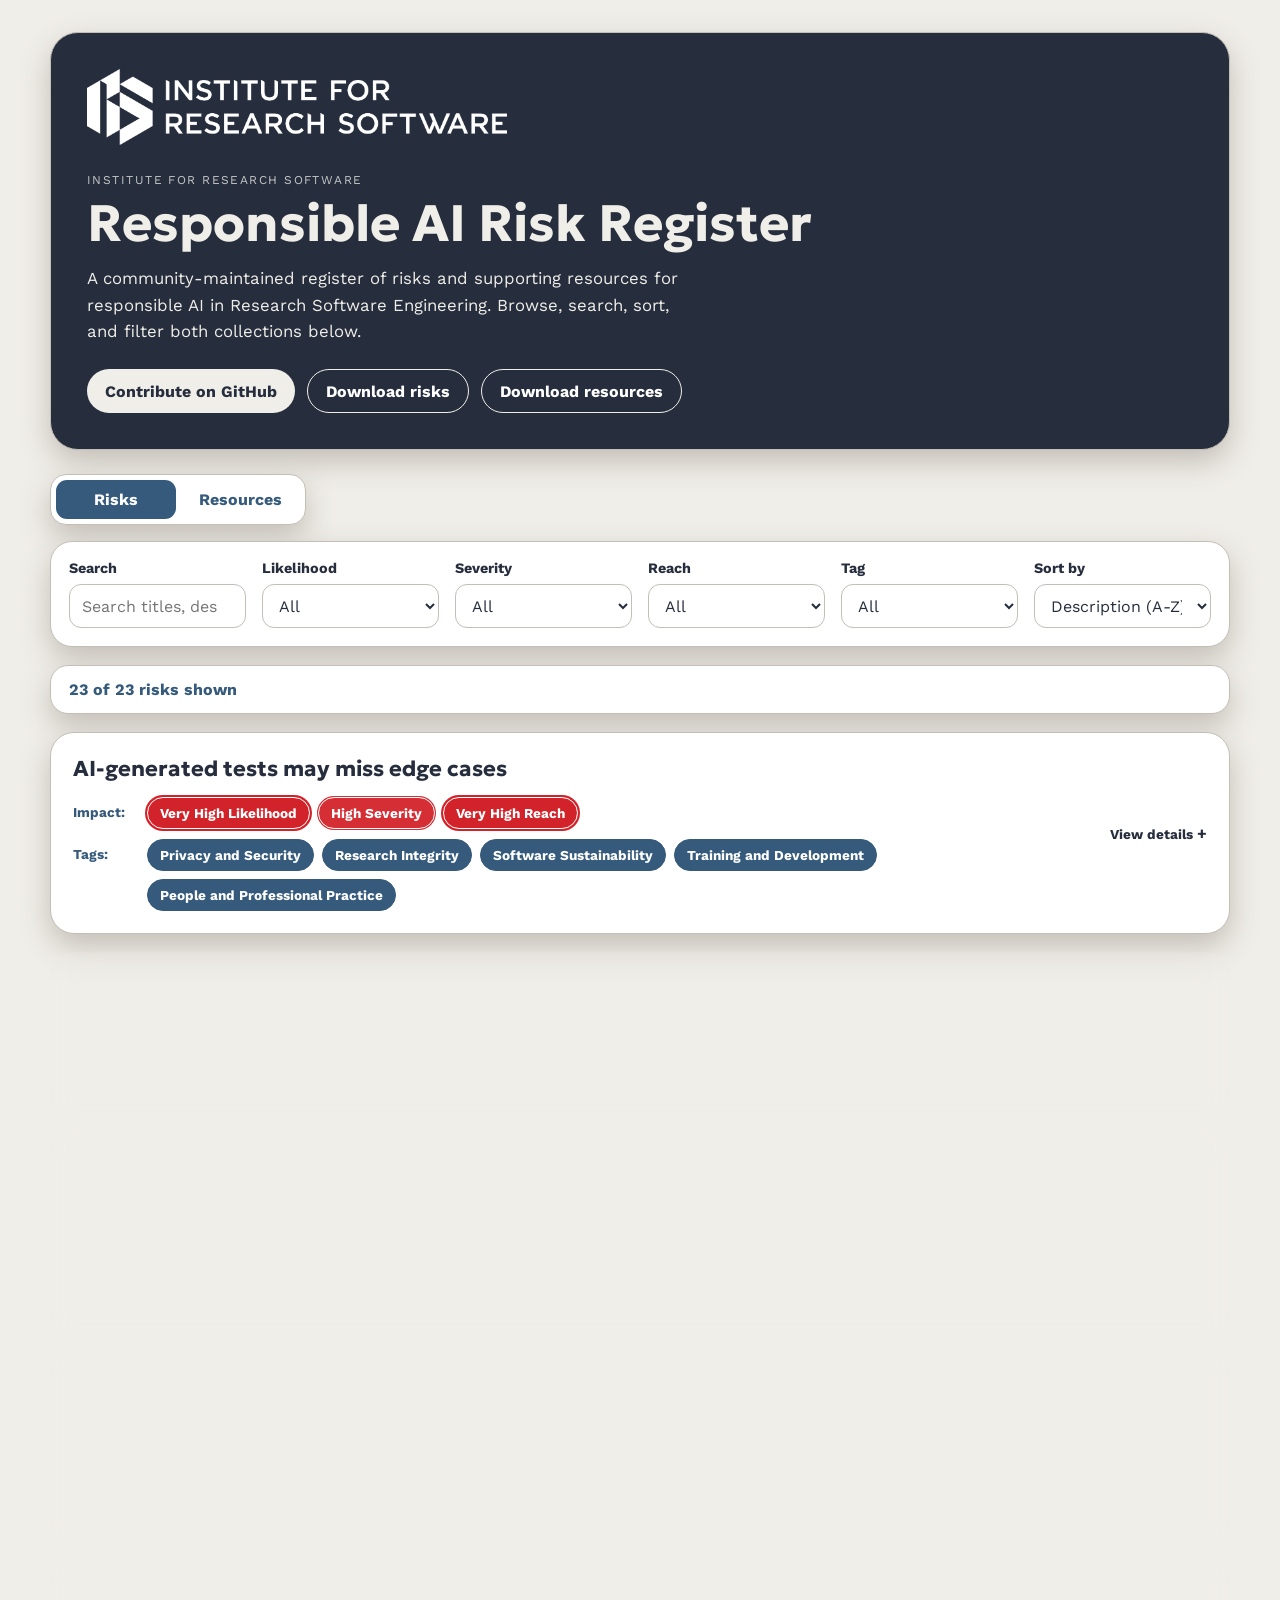
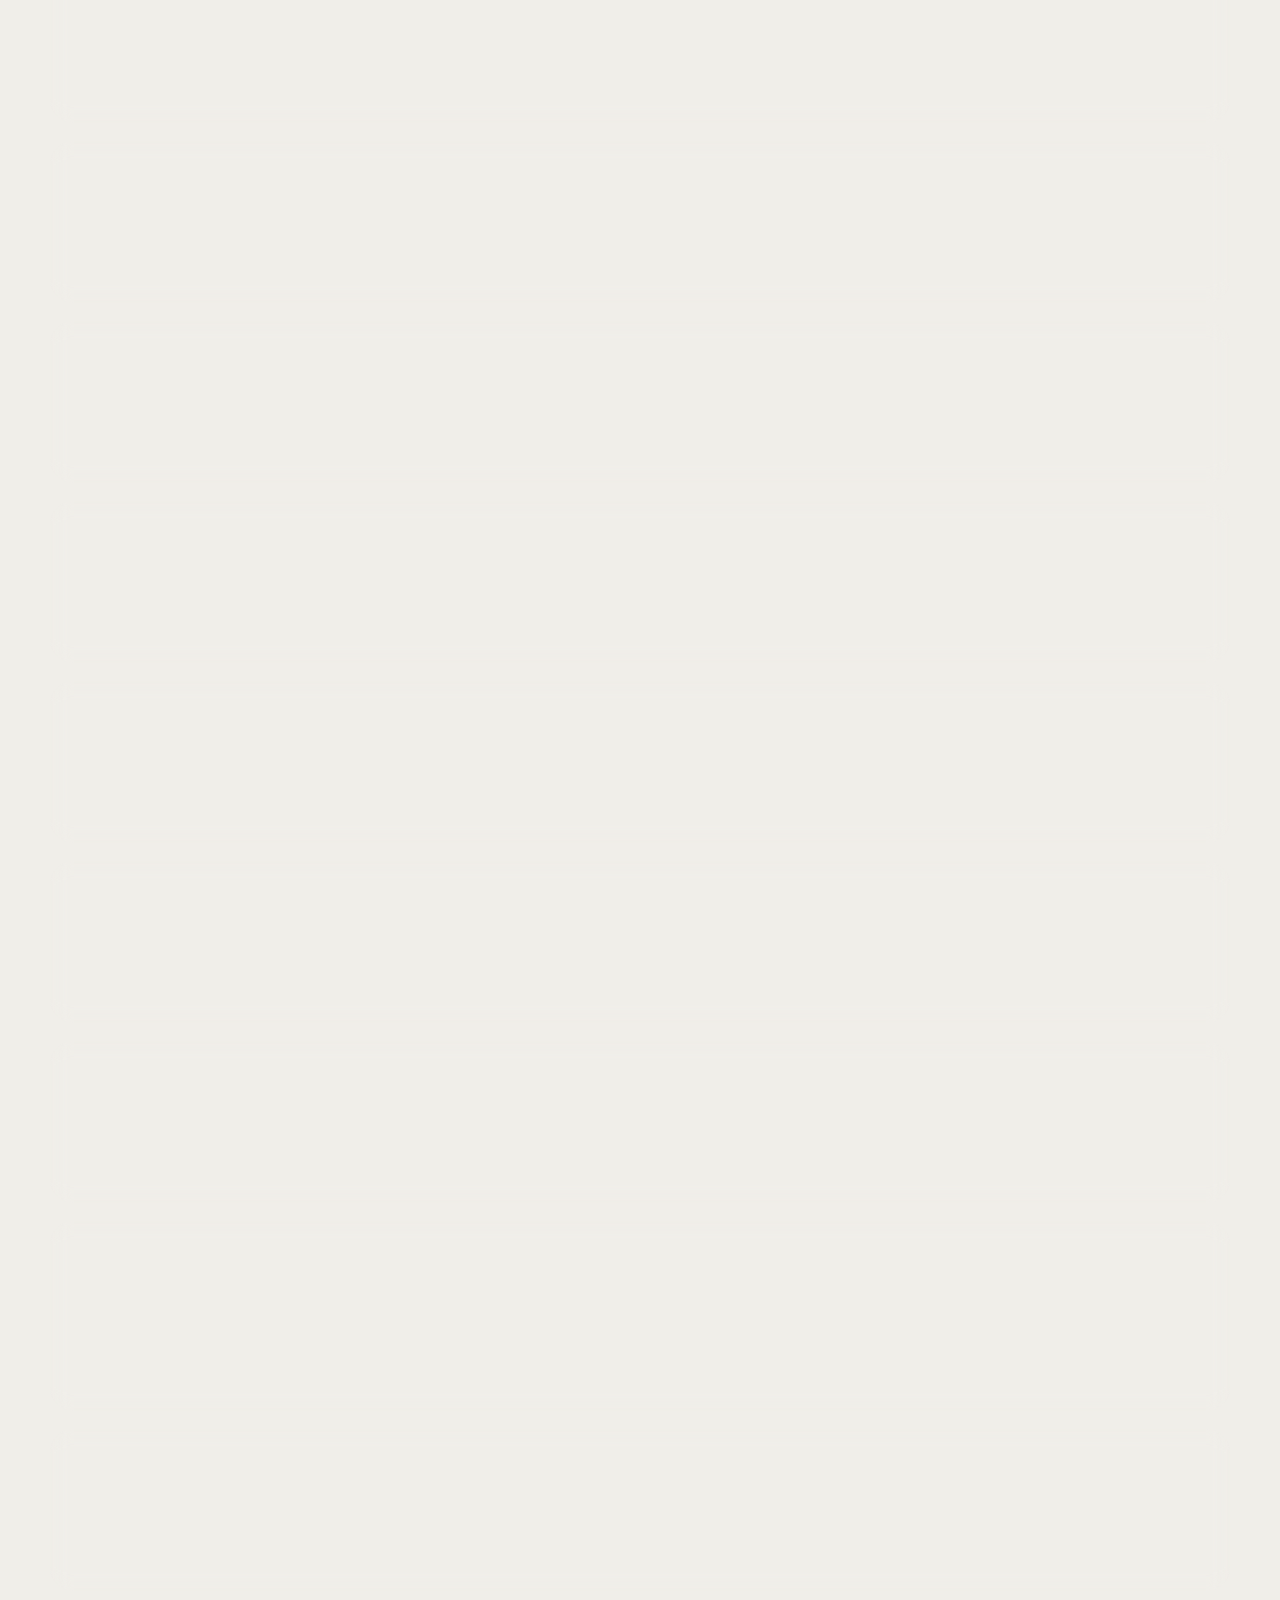
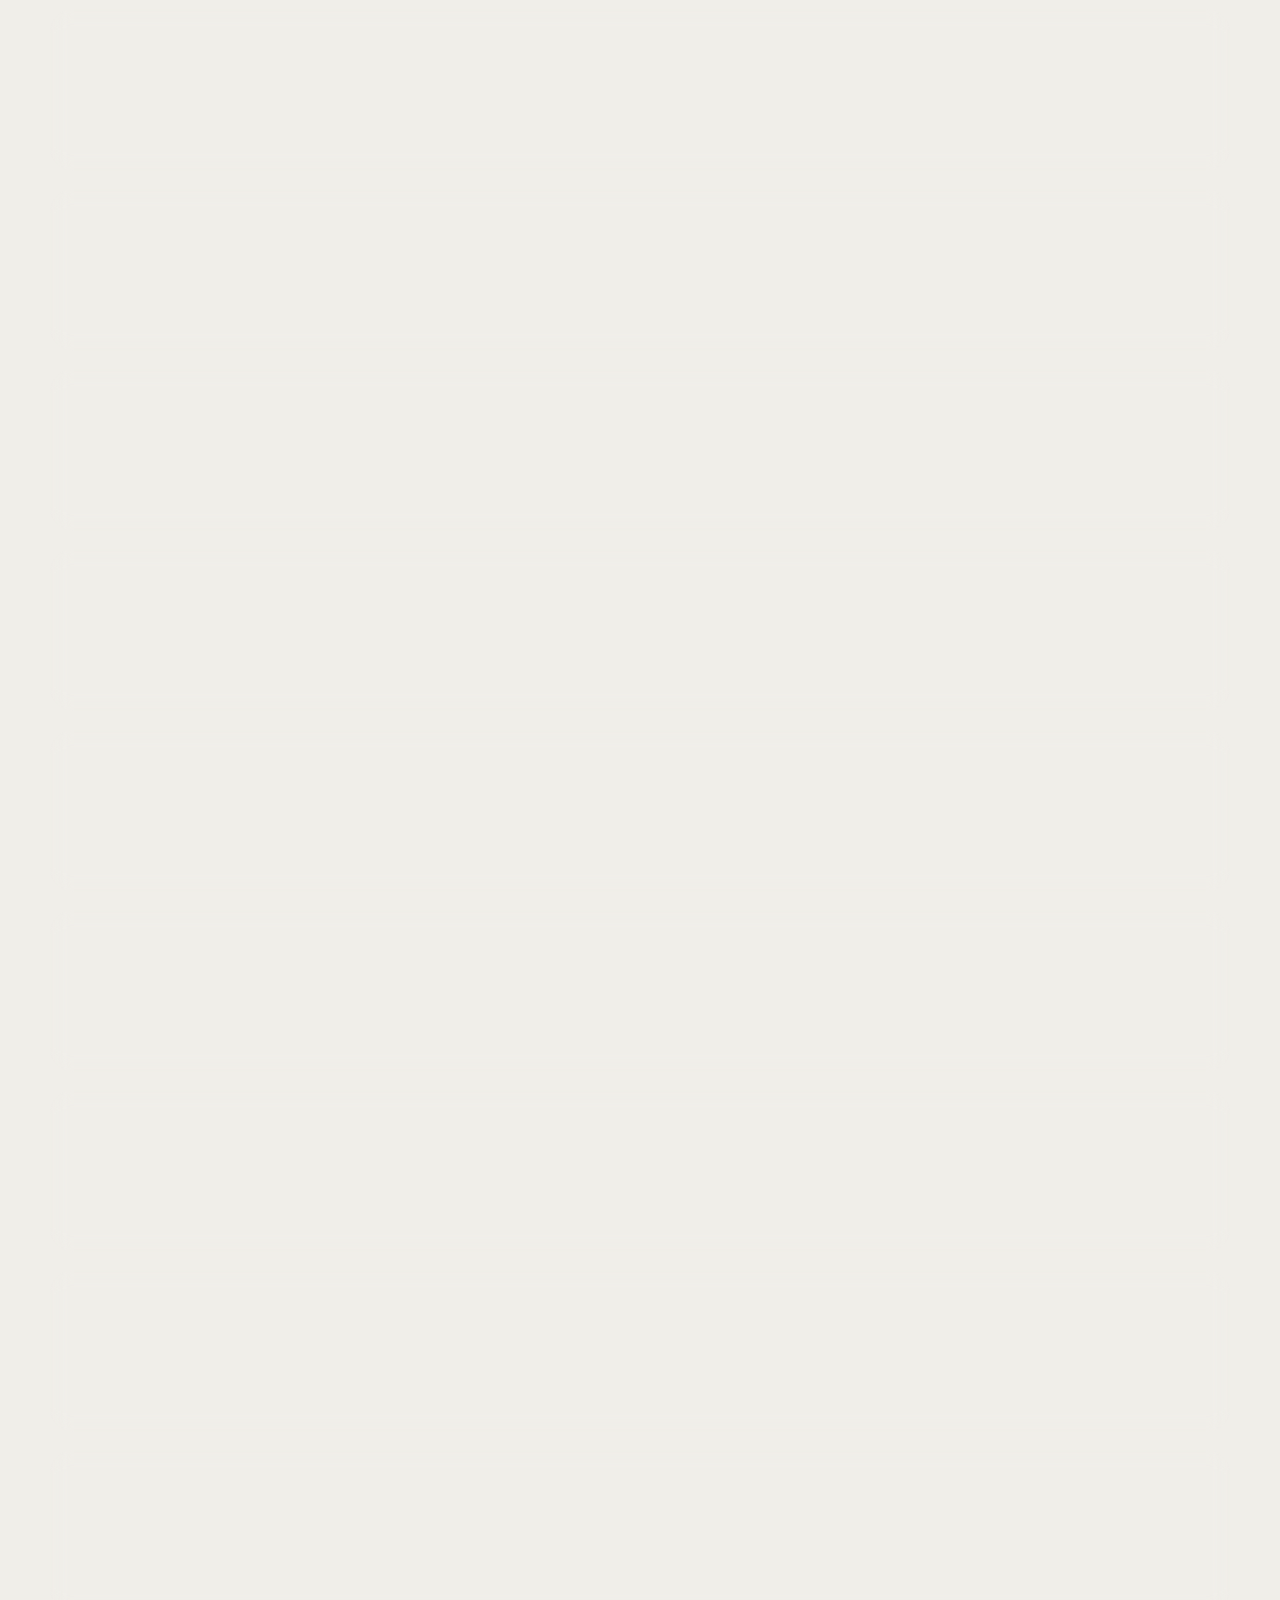
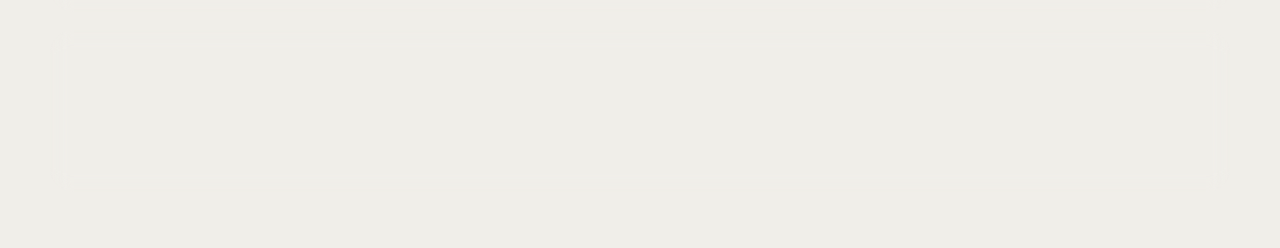
==== docs/index.html @ 854e9317 "Add risk from issue #231" ====
<!DOCTYPE html>
<html lang="en">
<head>
    <meta charset="UTF-8">
    <meta name="viewport" content="width=device-width, initial-scale=1.0">
    <title>Responsible AI Risk Register</title>
    <link rel="stylesheet" href="./styles.css?v=0c01f35fca71">
</head>
<body>
    <main class="page-shell">
        <section class="hero">
            <img class="hero-logo" src="./assets/Primary%20logo%20-%20White.png" alt="Institute for Research Software" />
            <p class="eyebrow">Institute for Research Software</p>
            <h1>Responsible AI Risk Register</h1>
            <p class="intro">
                A community-maintained register of risks and supporting resources for responsible AI
                in Research Software Engineering. Browse, search, sort, and filter both collections below.
            </p>
            <div class="hero-actions">
                <a class="button button-primary" href="https://github.com/jshng-glasgow/Responsible-AI-Risk-Register/" target="_blank" rel="noreferrer">Contribute on GitHub</a>
                <a class="button button-secondary" href="./risks.json" target="_blank" rel="noreferrer">Download risks</a>
                <a class="button button-secondary" href="./resources.json" target="_blank" rel="noreferrer">Download resources</a>
            </div>
        </section>

        <nav class="view-switcher" aria-label="Register sections">
            <a id="risks-tab" class="view-tab" href="#risks" data-view="risks">Risks</a>
            <a id="resources-tab" class="view-tab" href="#resources" data-view="resources">Resources</a>
        </nav>

        <section id="risks-view" class="view-panel" aria-labelledby="risks-tab">
            <section class="controls-panel" aria-label="Risk controls">
                <div class="control">
                    <label for="search-input">Search</label>
                    <input id="search-input" type="search" placeholder="Search titles, descriptions, mitigations, ownership, best practice examples..." />
                </div>
                <div class="control">
                    <label for="likelihood-filter">Likelihood</label>
                    <select id="likelihood-filter"><option value="">All</option></select>
                </div>
                <div class="control">
                    <label for="severity-filter">Severity</label>
                    <select id="severity-filter"><option value="">All</option></select>
                </div>
                <div class="control">
                    <label for="reach-filter">Reach</label>
                    <select id="reach-filter"><option value="">All</option></select>
                </div>
                <div class="control">
                    <label for="tag-filter">Tag</label>
                    <select id="tag-filter"><option value="">All</option></select>
                </div>
                <div class="control">
                    <label for="sort-select">Sort by</label>
                    <select id="sort-select">
                        <option value="description-asc">Description (A-Z)</option>
                        <option value="likelihood-desc">Likelihood (highest first)</option>
                        <option value="severity-desc">Severity (highest first)</option>
                        <option value="reach-desc">Reach (highest first)</option>
                        <option value="issue-desc">Most recent issue</option>
                    </select>
                </div>
            </section>
            <section class="results-bar" aria-live="polite"><p id="results-summary">Loading risks...</p></section>
            <section id="register-root" class="register-root" aria-live="polite"></section>
        </section>

        <section id="resources-view" class="view-panel" aria-labelledby="resources-tab" hidden>
            <section class="controls-panel resource-controls" aria-label="Resource controls">
                <div class="control">
                    <label for="resource-search-input">Search</label>
                    <input id="resource-search-input" type="search" placeholder="Search titles, organisations, relevance, and notes..." />
                </div>
                <div class="control">
                    <label for="resource-year-filter">Year</label>
                    <select id="resource-year-filter"><option value="">All</option></select>
                </div>
                <div class="control">
                    <label for="resource-type-filter">Type</label>
                    <select id="resource-type-filter"><option value="">All</option></select>
                </div>
                <div class="control">
                    <label for="resource-tag-filter">Tag</label>
                    <select id="resource-tag-filter"><option value="">All</option></select>
                </div>
                <div class="control">
                    <label for="resource-sort-select">Sort by</label>
                    <select id="resource-sort-select">
                        <option value="title-asc">Title (A-Z)</option>
                        <option value="year-desc">Year (newest first)</option>
                        <option value="year-asc">Year (oldest first)</option>
                        <option value="type-asc">Type (A-Z)</option>
                    </select>
                </div>
            </section>
            <section class="results-bar" aria-live="polite"><p id="resource-results-summary">Loading resources...</p></section>
            <section id="resources-root" class="register-root" aria-live="polite"></section>
        </section>
    </main>

    <template id="risk-card-template">
        <article class="risk-card">
            <details class="risk-details">
                <summary class="card-summary">
                    <span class="card-header">
                        <span class="card-title" role="heading" aria-level="2"></span>
                        <span class="card-meta">
                            <span class="meta-group">
                                <span class="meta-label">Impact:</span>
                                <span class="badge-list impact-badges"></span>
                            </span>
                            <span class="meta-group">
                                <span class="meta-label">Tags:</span>
                                <span class="badge-list tag-badges"></span>
                            </span>
                        </span>
                    </span>
                    <span class="toggle-label" aria-hidden="true">
                        <span class="when-collapsed">View details</span>
                        <span class="when-expanded">Hide details</span>
                    </span>
                </summary>
                <dl class="card-grid"></dl>
                <footer class="card-footer">
                    <a class="update-button" target="_blank" rel="noreferrer">Propose an update</a>
                </footer>
            </details>
        </article>
    </template>

    <template id="resource-card-template">
        <article class="risk-card resource-card">
            <details class="risk-details">
                <summary class="card-summary">
                    <span class="card-header">
                        <span class="card-title" role="heading" aria-level="2"></span>
                        <span class="card-meta">
                            <span class="meta-group">
                                <span class="meta-label">Details:</span>
                                <span class="badge-list resource-detail-badges"></span>
                            </span>
                            <span class="meta-group">
                                <span class="meta-label">Tags:</span>
                                <span class="badge-list resource-tag-badges"></span>
                            </span>
                        </span>
                    </span>
                    <span class="toggle-label" aria-hidden="true">
                        <span class="when-collapsed">View details</span>
                        <span class="when-expanded">Hide details</span>
                    </span>
                </summary>
                <dl class="card-grid"></dl>
            </details>
        </article>
    </template>

    <script>
        window.REGISTER_ASSET_VERSION = "0c01f35fca71";
    </script>
    <script src="./app.js?v=0c01f35fca71"></script>
</body>
</html>
---- docs/styles.css ----
@import url("https://fonts.googleapis.com/css2?family=Geologica:wght@500;600;700&family=Work+Sans:wght@400;500;600;700&display=swap");

:root {
  --dark-navy: #262d3d;
  --slate-blue: #355a7b;
  --stone-grey: #c3beb6;
  --paper-white: #f0eee9;
  --institute-red: #d2232a;
  --page-bg: var(--paper-white);
  --panel-bg: #ffffff;
  --card-bg: #ffffff;
  --text-main: var(--dark-navy);
  --text-soft: var(--slate-blue);
  --border: var(--stone-grey);
  --accent: var(--institute-red);
  --accent-strong: var(--dark-navy);
  --shadow: 0 12px 30px #c3beb6;
}

* {
  box-sizing: border-box;
}

body {
  margin: 0;
  font-family: "Work Sans", ui-sans-serif, system-ui, -apple-system, BlinkMacSystemFont, "Segoe UI", sans-serif;
  color: var(--text-main);
  background: var(--page-bg);
}

a {
  color: var(--accent-strong);
}

.page-shell {
  width: min(1180px, calc(100% - 32px));
  margin: 0 auto;
  padding: 32px 0 56px;
}

.hero,
.view-switcher,
.controls-panel,
.results-bar,
.risk-card {
  backdrop-filter: blur(10px);
  box-shadow: var(--shadow);
  border: 1px solid var(--border);
}

.hero {
  background: var(--dark-navy);
  color: var(--paper-white);
  border-radius: 28px;
  padding: 36px;
}

.hero-logo {
  display: block;
  width: min(100%, 420px);
  height: auto;
  margin-bottom: 28px;
}

.eyebrow {
  margin: 0 0 12px;
  text-transform: uppercase;
  letter-spacing: 0.12em;
  font-size: 0.75rem;
  opacity: 0.8;
}

.hero h1 {
  margin: 0;
  font-size: clamp(2.2rem, 4vw, 4rem);
  line-height: 0.96;
  font-family: Geologica, "Work Sans", sans-serif;
}

.intro {
  max-width: 60ch;
  font-size: 1.05rem;
  line-height: 1.6;
}

.hero-actions {
  display: flex;
  flex-wrap: wrap;
  gap: 12px;
  margin-top: 24px;
}

.view-switcher {
  display: inline-flex;
  gap: 4px;
  margin-top: 24px;
  padding: 5px;
  border-radius: 16px;
  background: var(--panel-bg);
}

.view-tab {
  min-width: 120px;
  padding: 10px 18px;
  border-radius: 11px;
  color: var(--text-soft);
  font-weight: 700;
  text-align: center;
  text-decoration: none;
}

.view-tab:hover {
  background: var(--stone-grey);
}

.view-tab[aria-current="page"] {
  background: var(--slate-blue);
  color: #fff;
}

.view-tab:focus-visible {
  outline: 3px solid var(--accent);
  outline-offset: 2px;
}

.button {
  display: inline-flex;
  align-items: center;
  justify-content: center;
  min-height: 44px;
  padding: 0 18px;
  border-radius: 999px;
  text-decoration: none;
  font-weight: 700;
}

.button-primary {
  background: var(--paper-white);
  color: var(--dark-navy);
}

.button-secondary {
  background: transparent;
  color: #fff;
  border: 1px solid var(--paper-white);
}

.controls-panel {
  display: grid;
  grid-template-columns: repeat(6, minmax(0, 1fr));
  gap: 16px;
  margin-top: 24px;
  padding: 18px;
  border-radius: 22px;
  background: var(--panel-bg);
}

.view-panel .controls-panel {
  margin-top: 16px;
}

.resource-controls {
  grid-template-columns: repeat(5, minmax(0, 1fr));
}

.control {
  display: flex;
  flex-direction: column;
  gap: 8px;
}

.control label {
  font-size: 0.9rem;
  font-weight: 700;
}

.control input,
.control select {
  width: 100%;
  min-height: 44px;
  padding: 10px 12px;
  border-radius: 12px;
  border: 1px solid var(--border);
  background: #fff;
  color: var(--text-main);
  font: inherit;
}

.results-bar {
  margin-top: 18px;
  padding: 14px 18px;
  border-radius: 18px;
  background: var(--panel-bg);
}

.results-bar p {
  margin: 0;
  color: var(--text-soft);
  font-weight: 700;
}

.register-root {
  display: grid;
  gap: 18px;
  margin-top: 18px;
}

.risk-card {
  border-radius: 24px;
  background: var(--card-bg);
  overflow: hidden;
}

.card-summary {
  display: flex;
  align-items: center;
  justify-content: space-between;
  gap: 24px;
  padding: 22px;
  cursor: pointer;
  list-style: none;
}

.card-summary::-webkit-details-marker {
  display: none;
}

.card-summary:hover {
  background: var(--paper-white);
}

.card-summary:focus-visible {
  outline: 3px solid var(--accent);
  outline-offset: -3px;
}

.card-header {
  display: grid;
  gap: 14px;
  min-width: 0;
}

.card-meta {
  display: grid;
  gap: 10px;
}

.meta-group {
  display: grid;
  grid-template-columns: 64px minmax(0, 1fr);
  align-items: start;
  gap: 10px;
}

.meta-label {
  padding-top: 7px;
  color: var(--text-soft);
  font-size: 0.85rem;
  font-weight: 700;
}

.badge-list {
  display: flex;
  flex-wrap: wrap;
  gap: 8px;
}

.card-title {
  display: block;
  font-size: 1.35rem;
  font-weight: 700;
  line-height: 1.3;
  color: var(--dark-navy);
  font-family: Geologica, "Work Sans", sans-serif;
}

.toggle-label {
  flex: 0 0 auto;
  color: var(--accent-strong);
  font-size: 0.85rem;
  font-weight: 700;
  white-space: nowrap;
}

.toggle-label::after {
  content: " +";
  font-size: 1rem;
}

.when-expanded,
.risk-details[open] .when-collapsed {
  display: none;
}

.risk-details[open] .when-expanded {
  display: inline;
}

.risk-details[open] .toggle-label::after {
  content: " −";
}

.card-grid {
  display: grid;
  grid-template-columns: minmax(110px, 140px) 1fr;
  gap: 10px 18px;
  margin: 0;
  padding: 0 22px 14px;
  border-top: 1px solid var(--border);
  padding-top: 18px;
}

.card-grid dt {
  font-weight: 700;
  color: var(--text-soft);
}

.card-grid dd {
  margin: 0;
  line-height: 1.55;
}

.badge {
  display: inline-flex;
  align-items: center;
  min-height: 32px;
  padding: 0 12px;
  border-radius: 999px;
  font-size: 0.85rem;
  font-weight: 700;
  border: 1px solid transparent;
}

.tone-very-low {
  background: #fff;
  color: var(--institute-red);
  border-color: var(--institute-red);
}

.tone-low {
  background: #fbe9ea;
  color: var(--institute-red);
  border-color: var(--institute-red);
}

.tone-medium {
  background: #efb2b4;
  color: var(--institute-red);
  border-color: var(--institute-red);
}

.tone-high {
  background: #d52e35;
  color: #fff;
  border-color: #fff;
  box-shadow: 0 0 0 1px #d52e35;
}

.tone-very-high {
  background: var(--institute-red);
  color: #fff;
  border-color: #fff;
  box-shadow: 0 0 0 2px var(--institute-red);
}

.tone-unknown {
  background: var(--stone-grey);
  color: var(--dark-navy);
  border-color: var(--stone-grey);
}

.tone-tag {
  background: var(--slate-blue);
  color: #fff;
  border-color: var(--slate-blue);
}

.card-footer {
  display: flex;
  justify-content: flex-end;
  padding: 0 22px 22px;
}

.update-button {
  display: inline-flex;
  align-items: center;
  justify-content: center;
  min-height: 42px;
  padding: 8px 16px;
  border: 2px solid var(--accent-strong);
  border-radius: 10px;
  color: var(--accent-strong);
  font-weight: 700;
  text-decoration: none;
}

.update-button:hover {
  background: var(--slate-blue);
  color: #fff;
}

.update-button:focus-visible {
  outline: 3px solid var(--accent);
  outline-offset: 2px;
}

.tone-resource {
  background: var(--slate-blue);
  color: #fff;
  border-color: var(--slate-blue);
}

.tone-year {
  background: var(--stone-grey);
  color: var(--dark-navy);
  border-color: var(--stone-grey);
}

.muted,
.empty-state {
  color: var(--text-soft);
}

.empty-state {
  margin: 0;
  padding: 18px;
  border-radius: 18px;
  background: var(--panel-bg);
  border: 1px dashed var(--border);
}

@media (max-width: 960px) {
  .controls-panel {
    grid-template-columns: repeat(2, minmax(0, 1fr));
  }
}

@media (max-width: 680px) {
  .page-shell {
    width: min(100% - 20px, 1180px);
    padding-top: 20px;
  }

  .hero,
  .view-switcher,
  .controls-panel,
  .results-bar,
  .risk-card {
    border-radius: 18px;
  }

  .hero {
    padding: 24px 20px;
  }

  .controls-panel {
    grid-template-columns: 1fr;
  }

  .view-switcher {
    display: flex;
  }

  .view-tab {
    flex: 1;
    min-width: 0;
  }

  .card-grid {
    grid-template-columns: 1fr;
    gap: 6px;
  }

  .card-summary {
    align-items: flex-start;
    flex-direction: column;
    gap: 14px;
    padding: 20px;
  }

  .meta-group {
    grid-template-columns: 1fr;
    gap: 4px;
  }

  .meta-label {
    padding-top: 0;
  }

  .card-grid {
    padding: 18px 20px 14px;
  }

  .card-footer {
    padding: 0 20px 20px;
  }

  .card-grid dt {
    margin-top: 10px;
  }
}
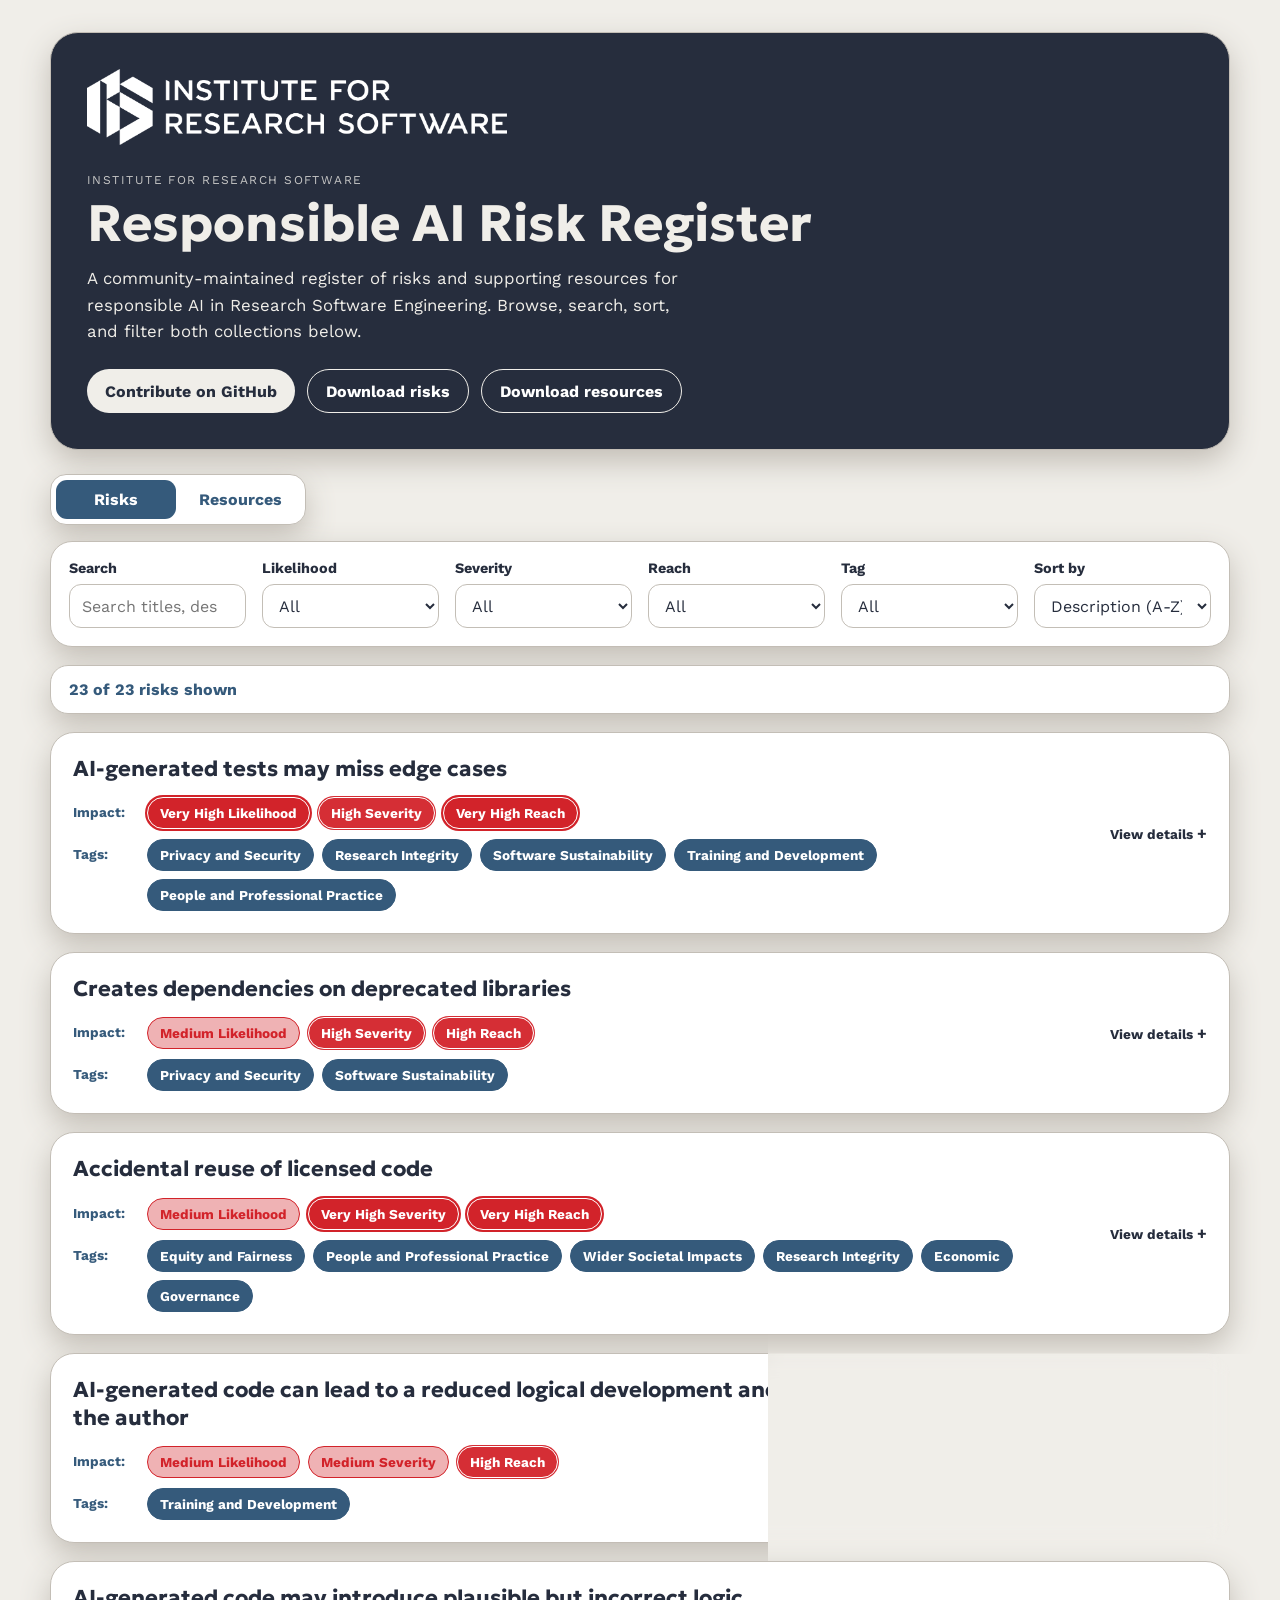
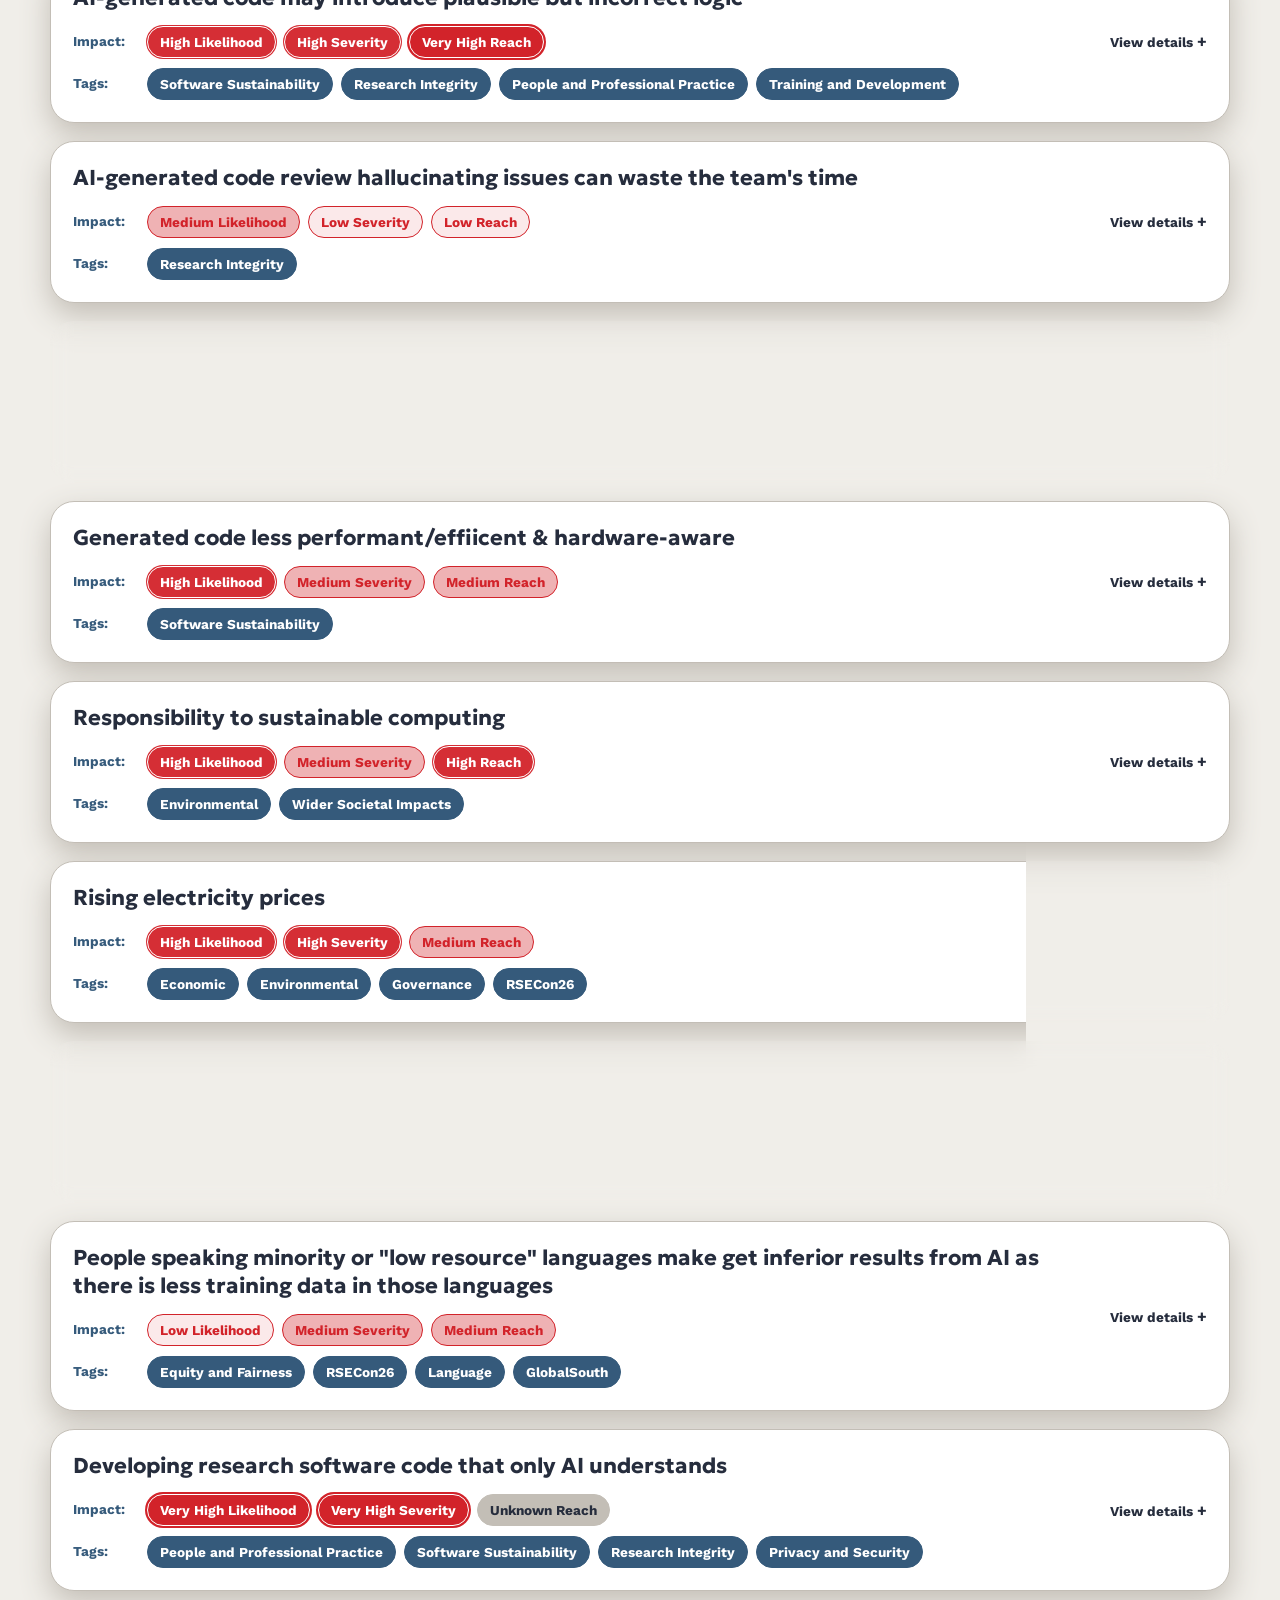
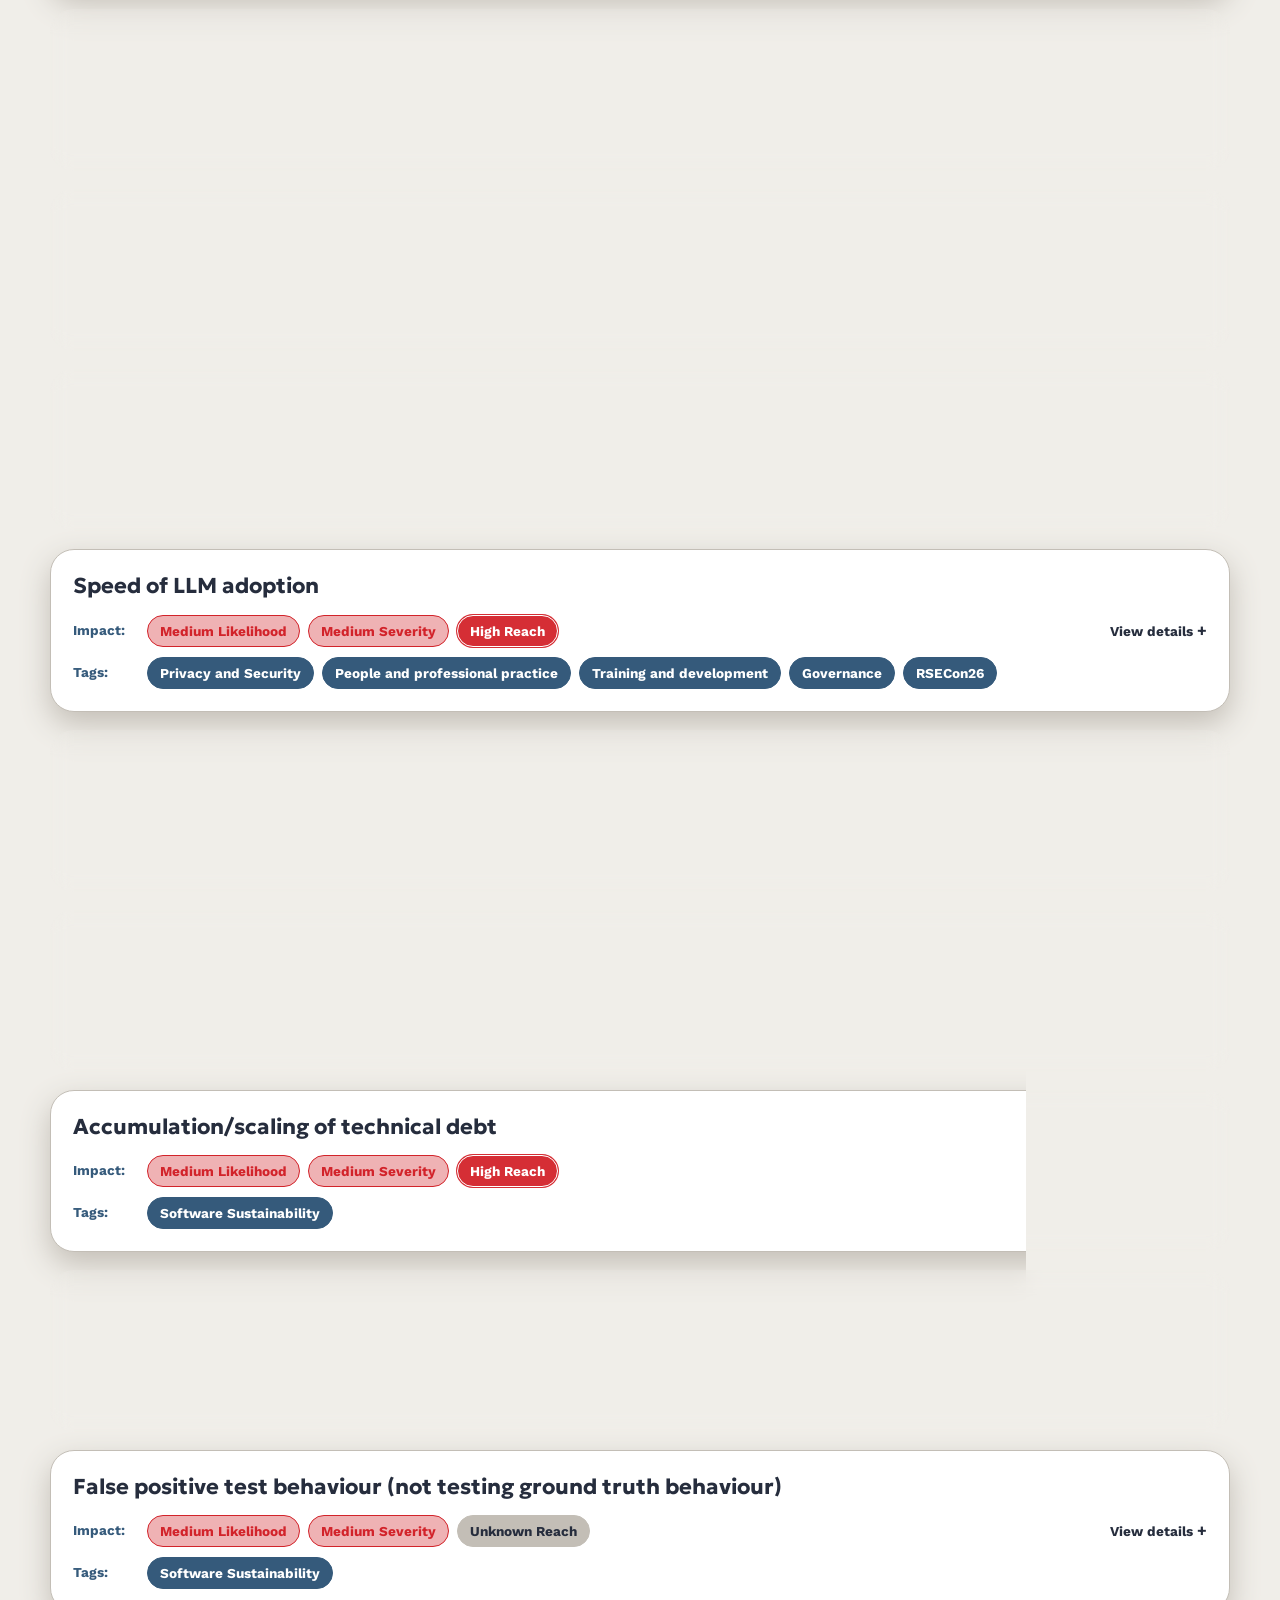
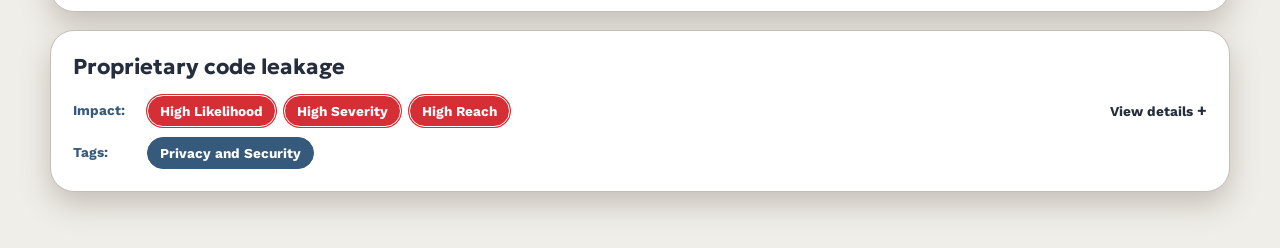
==== commit cef4c4e7: "Update risk from issue #232" ====
--- a/docs/index.html
+++ b/docs/index.html
@@ -4,7 +4,7 @@
     <meta charset="UTF-8">
     <meta name="viewport" content="width=device-width, initial-scale=1.0">
     <title>Responsible AI Risk Register</title>
-    <link rel="stylesheet" href="./styles.css?v=0c01f35fca71">
+    <link rel="stylesheet" href="./styles.css?v=75aa7c8b332c">
 </head>
 <body>
     <main class="page-shell">
@@ -156,8 +156,8 @@
     </template>
 
     <script>
-        window.REGISTER_ASSET_VERSION = "0c01f35fca71";
+        window.REGISTER_ASSET_VERSION = "75aa7c8b332c";
     </script>
-    <script src="./app.js?v=0c01f35fca71"></script>
+    <script src="./app.js?v=75aa7c8b332c"></script>
 </body>
 </html>
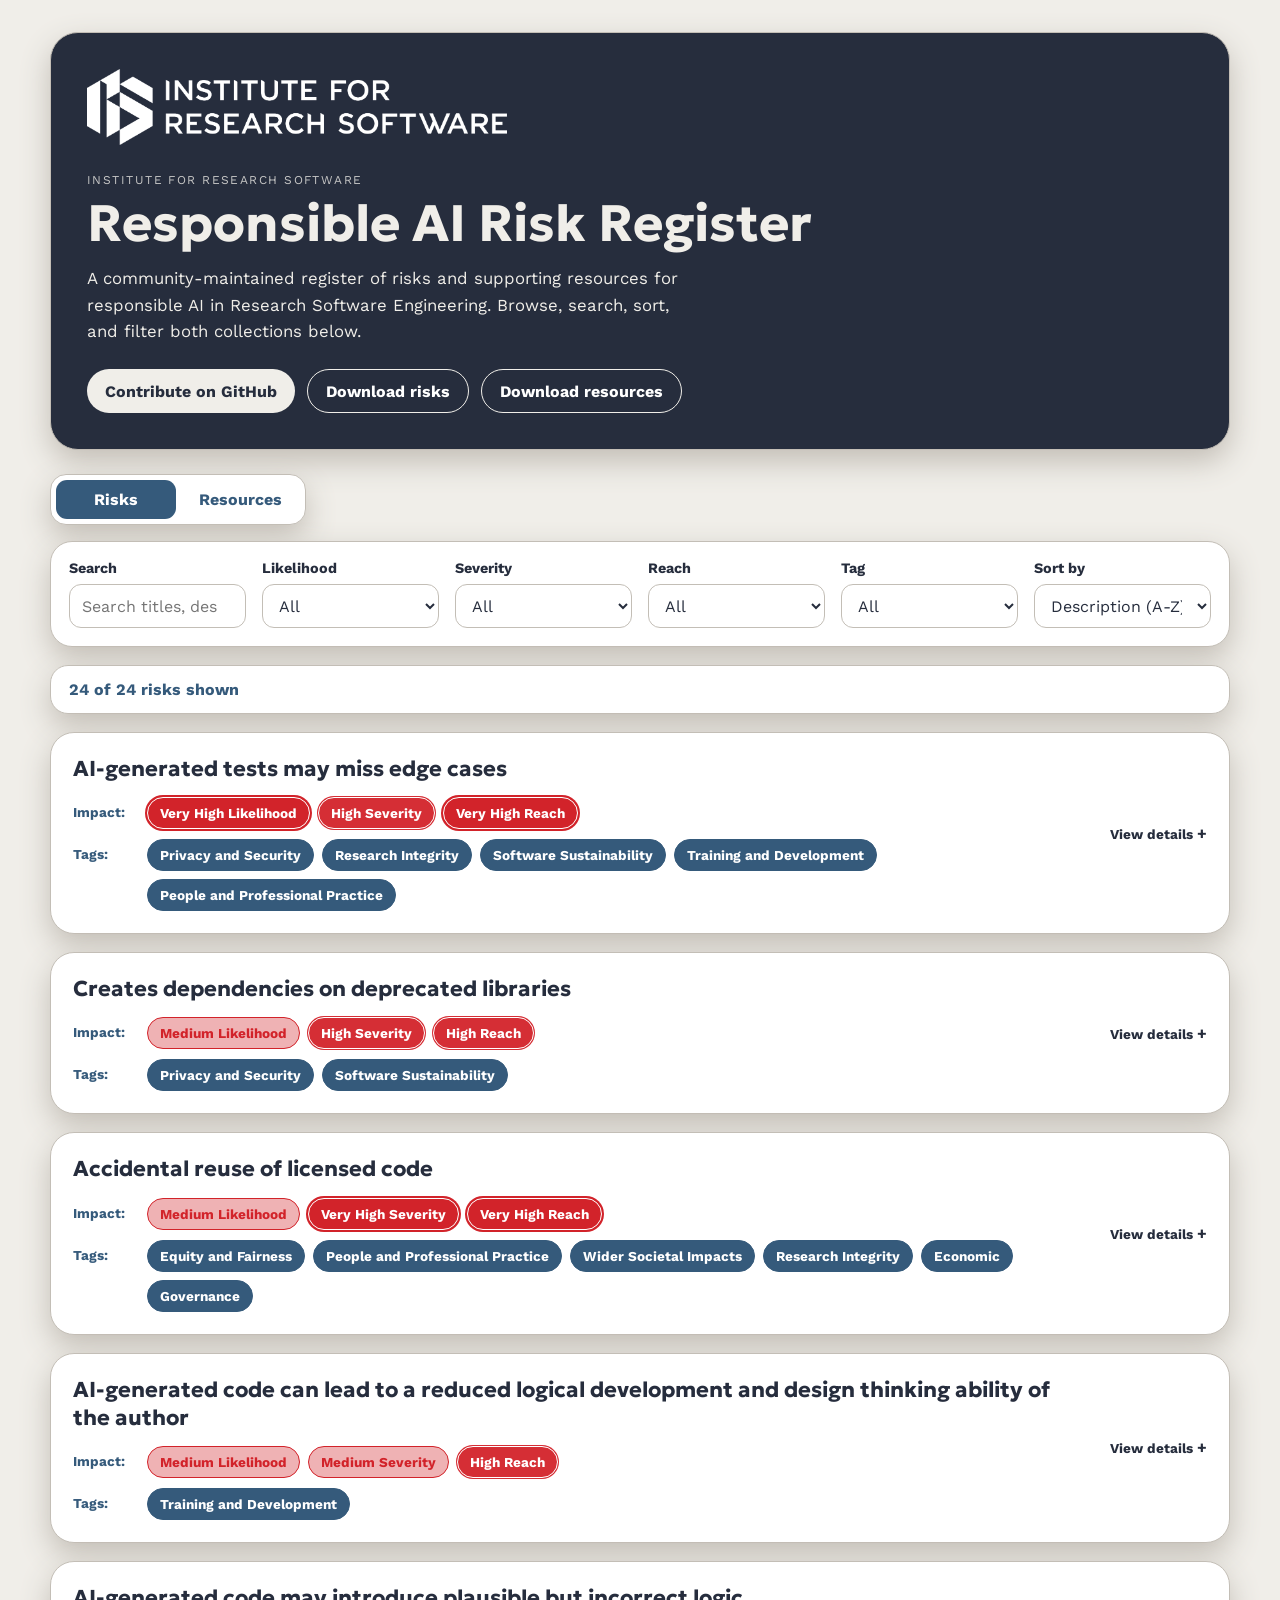
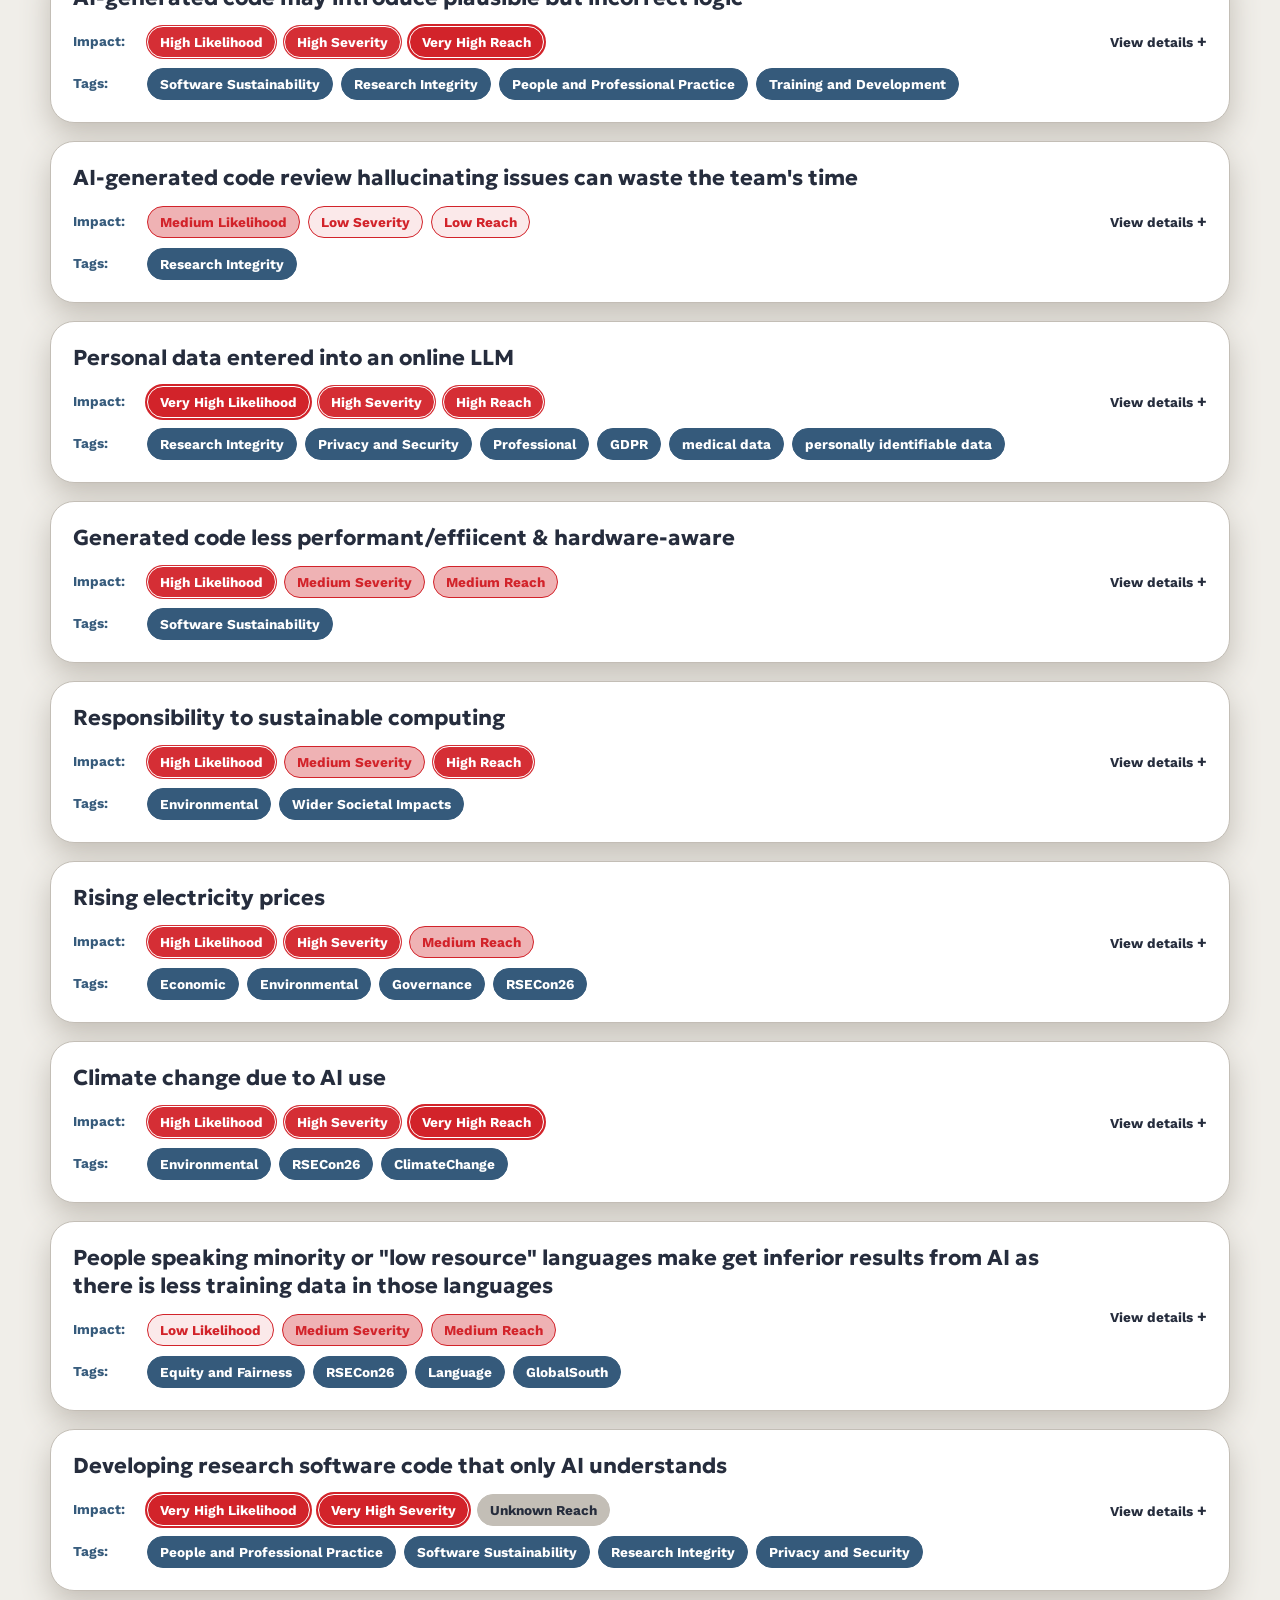
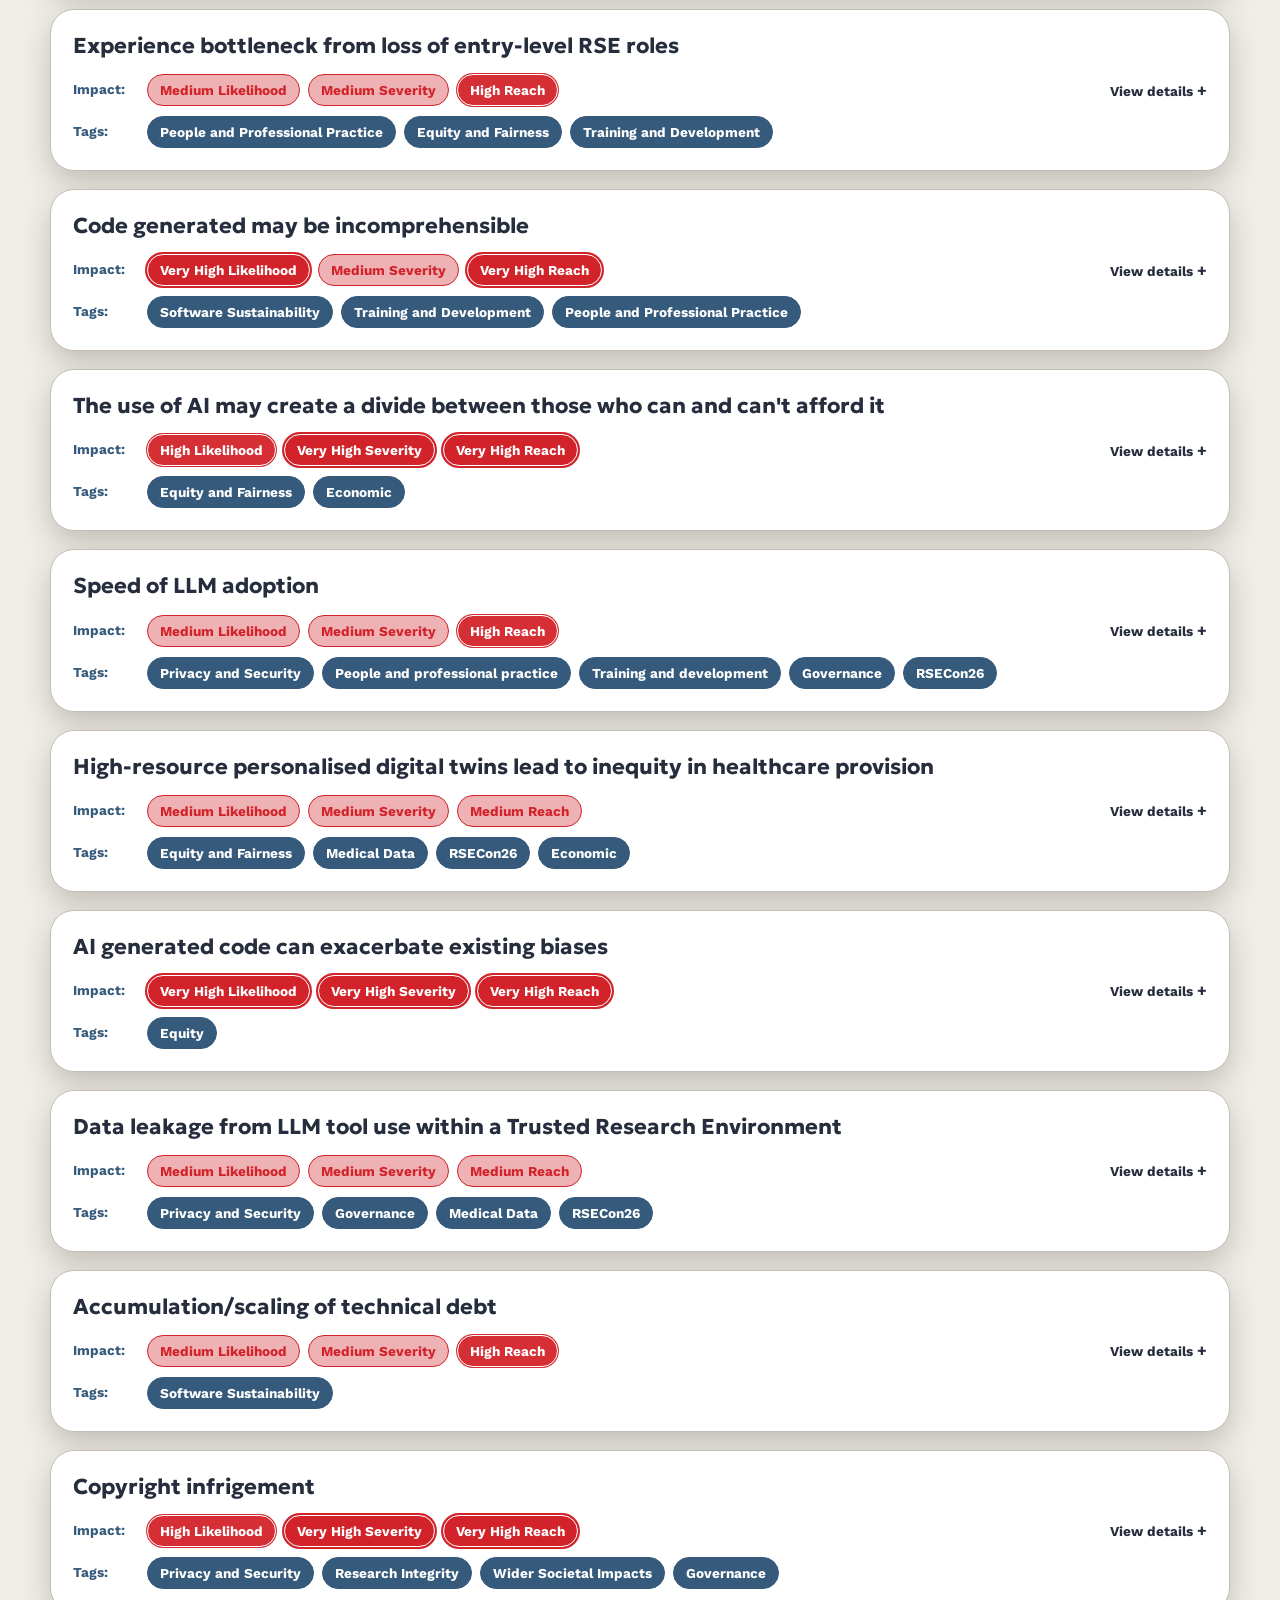
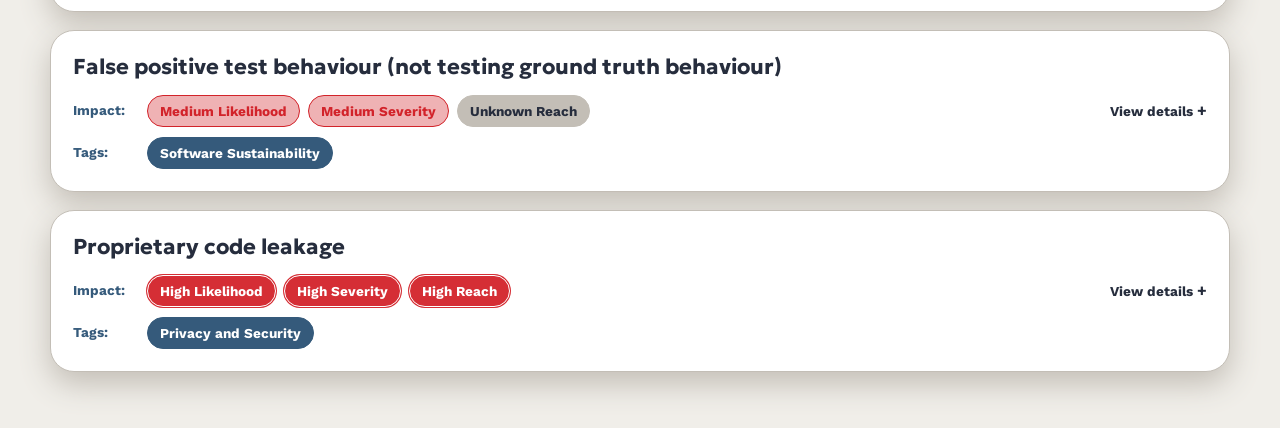
==== commit 47682c85: "Add risk from issue #233" ====
--- a/docs/index.html
+++ b/docs/index.html
@@ -4,7 +4,7 @@
     <meta charset="UTF-8">
     <meta name="viewport" content="width=device-width, initial-scale=1.0">
     <title>Responsible AI Risk Register</title>
-    <link rel="stylesheet" href="./styles.css?v=75aa7c8b332c">
+    <link rel="stylesheet" href="./styles.css?v=59423322b7bf">
 </head>
 <body>
     <main class="page-shell">
@@ -156,8 +156,8 @@
     </template>
 
     <script>
-        window.REGISTER_ASSET_VERSION = "75aa7c8b332c";
+        window.REGISTER_ASSET_VERSION = "59423322b7bf";
     </script>
-    <script src="./app.js?v=75aa7c8b332c"></script>
+    <script src="./app.js?v=59423322b7bf"></script>
 </body>
 </html>
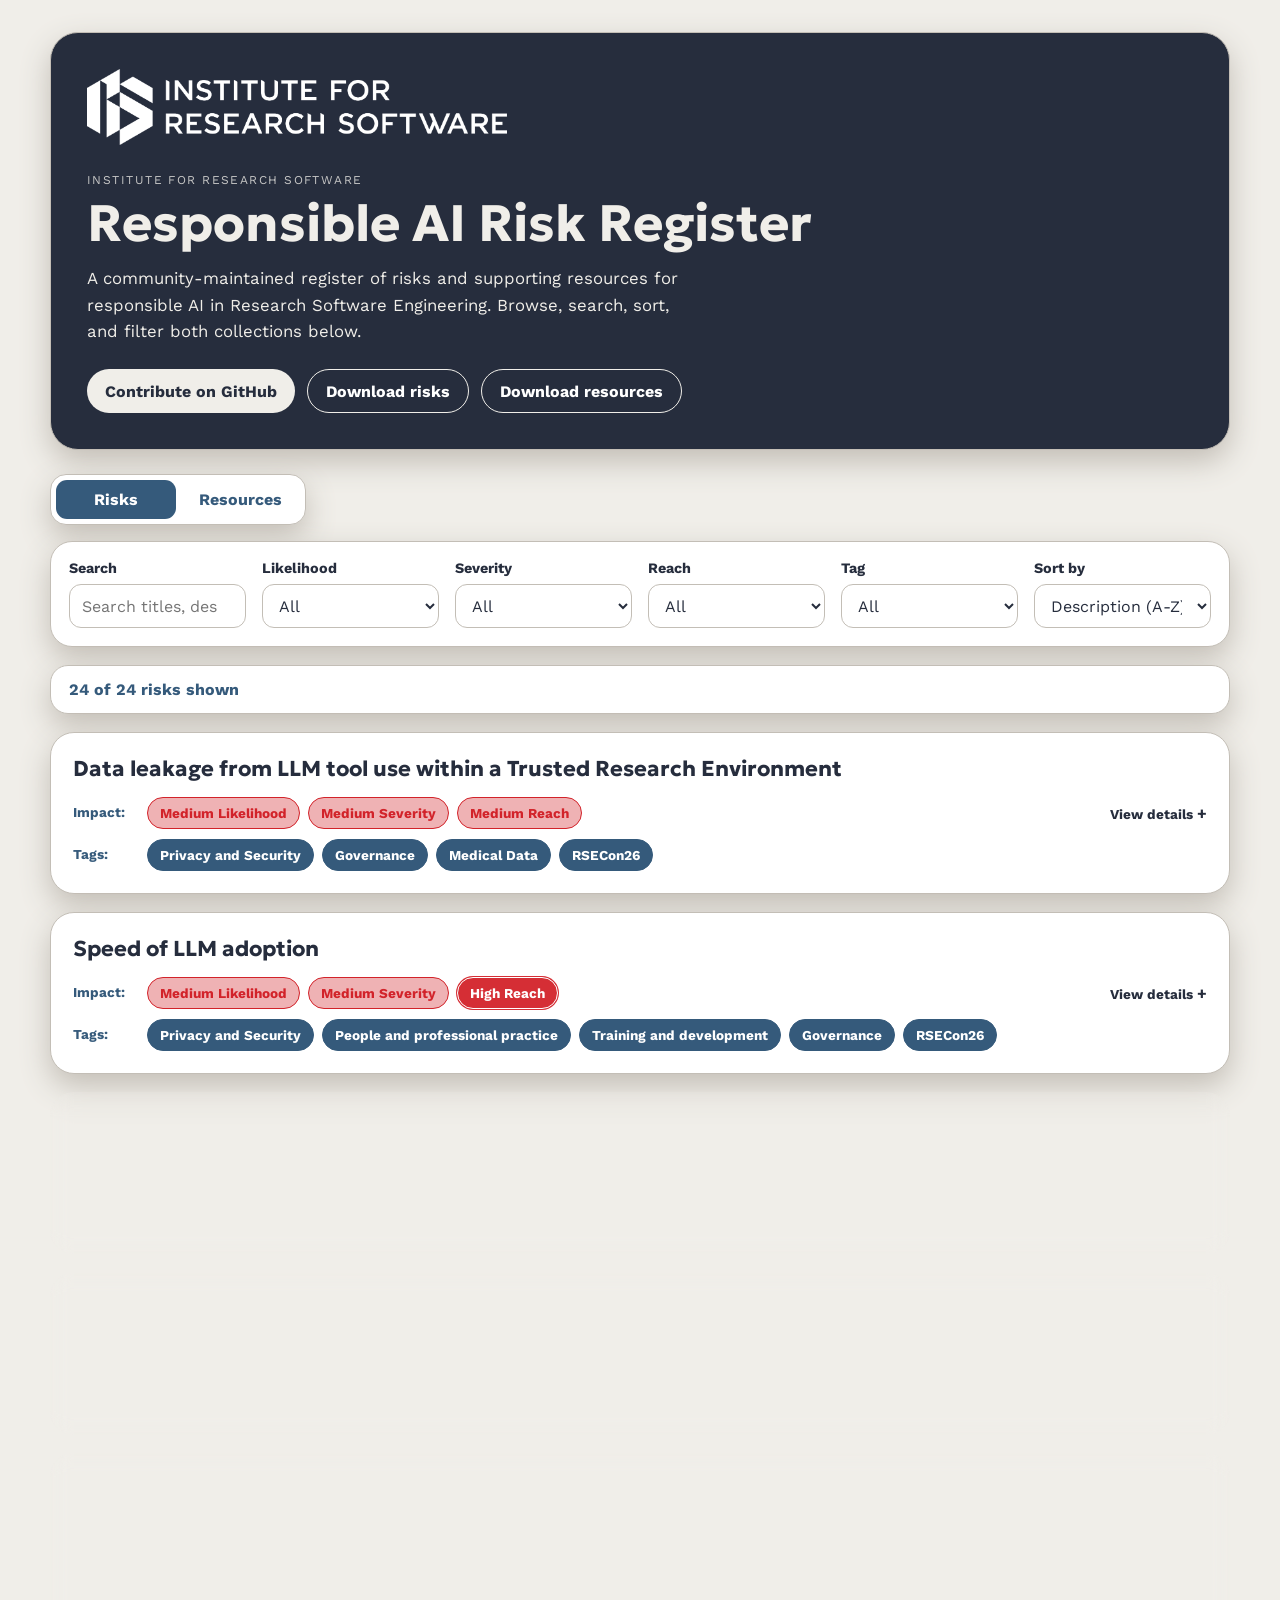
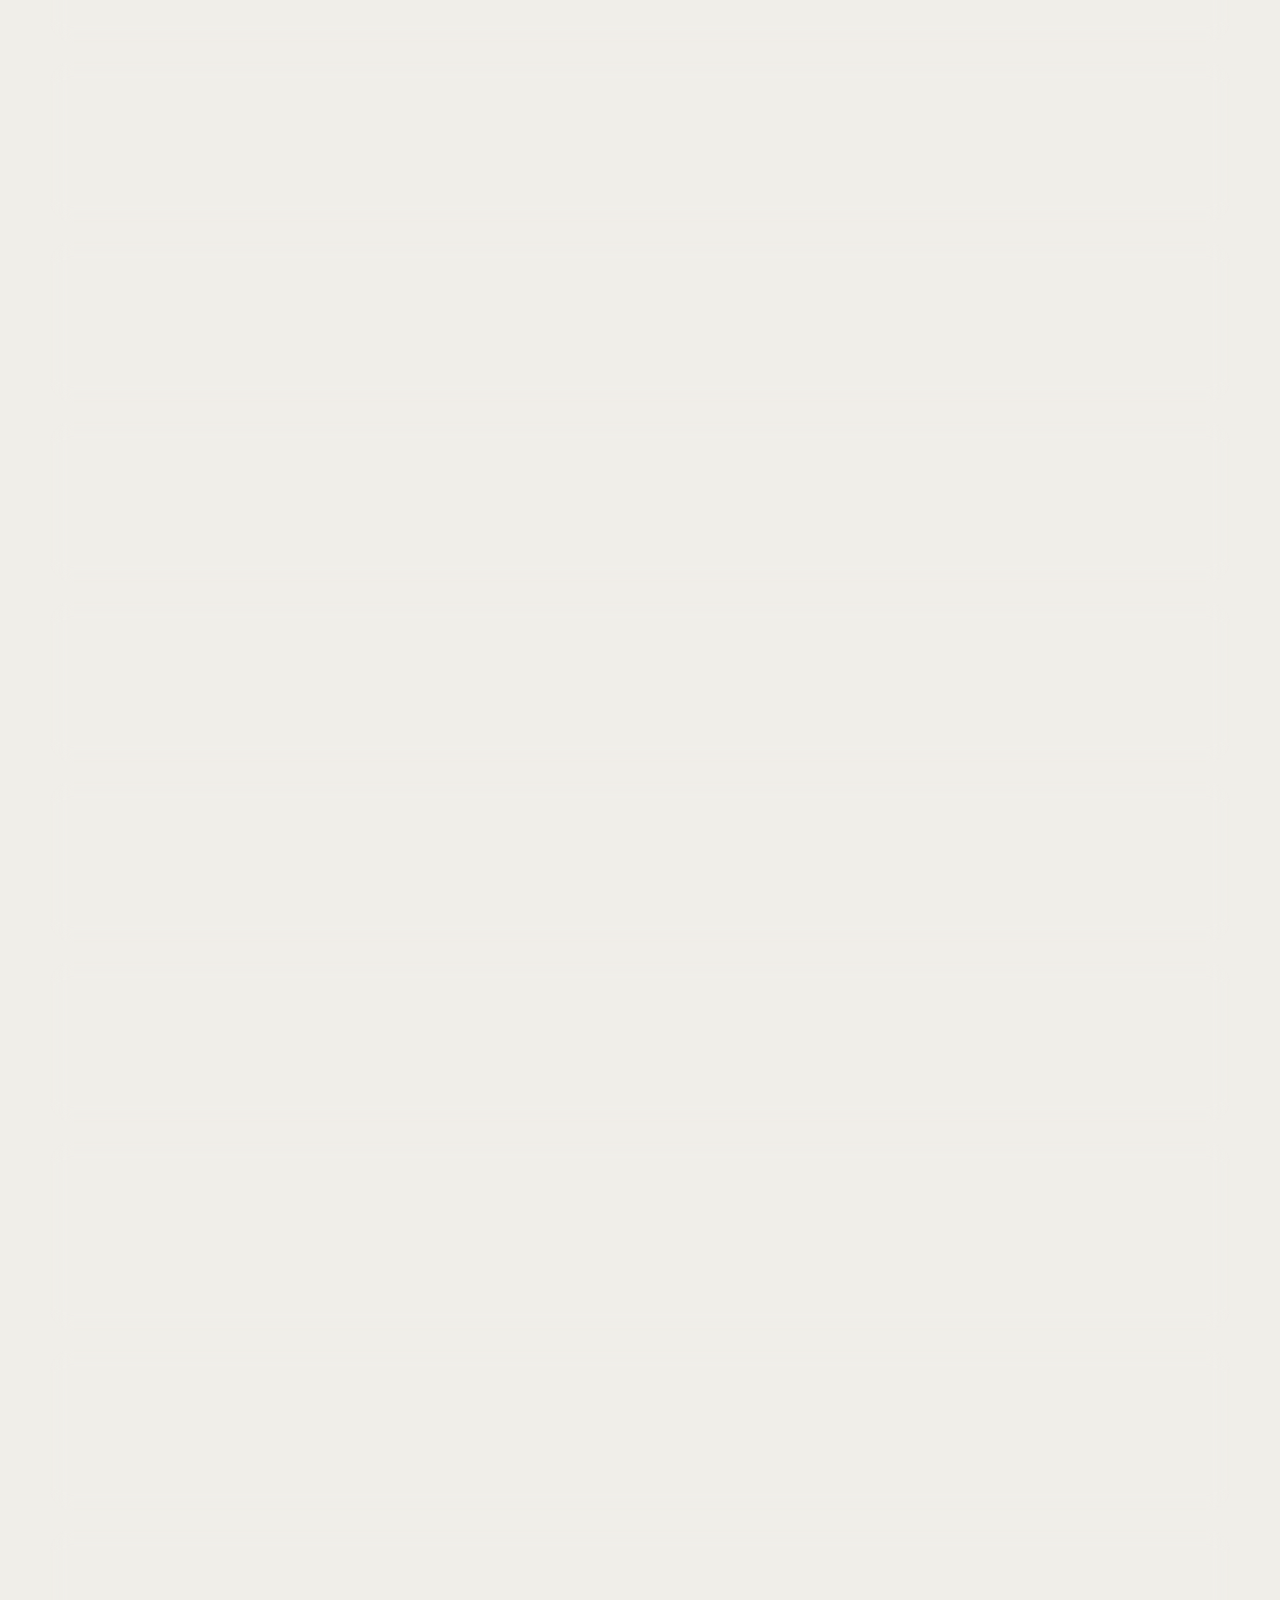
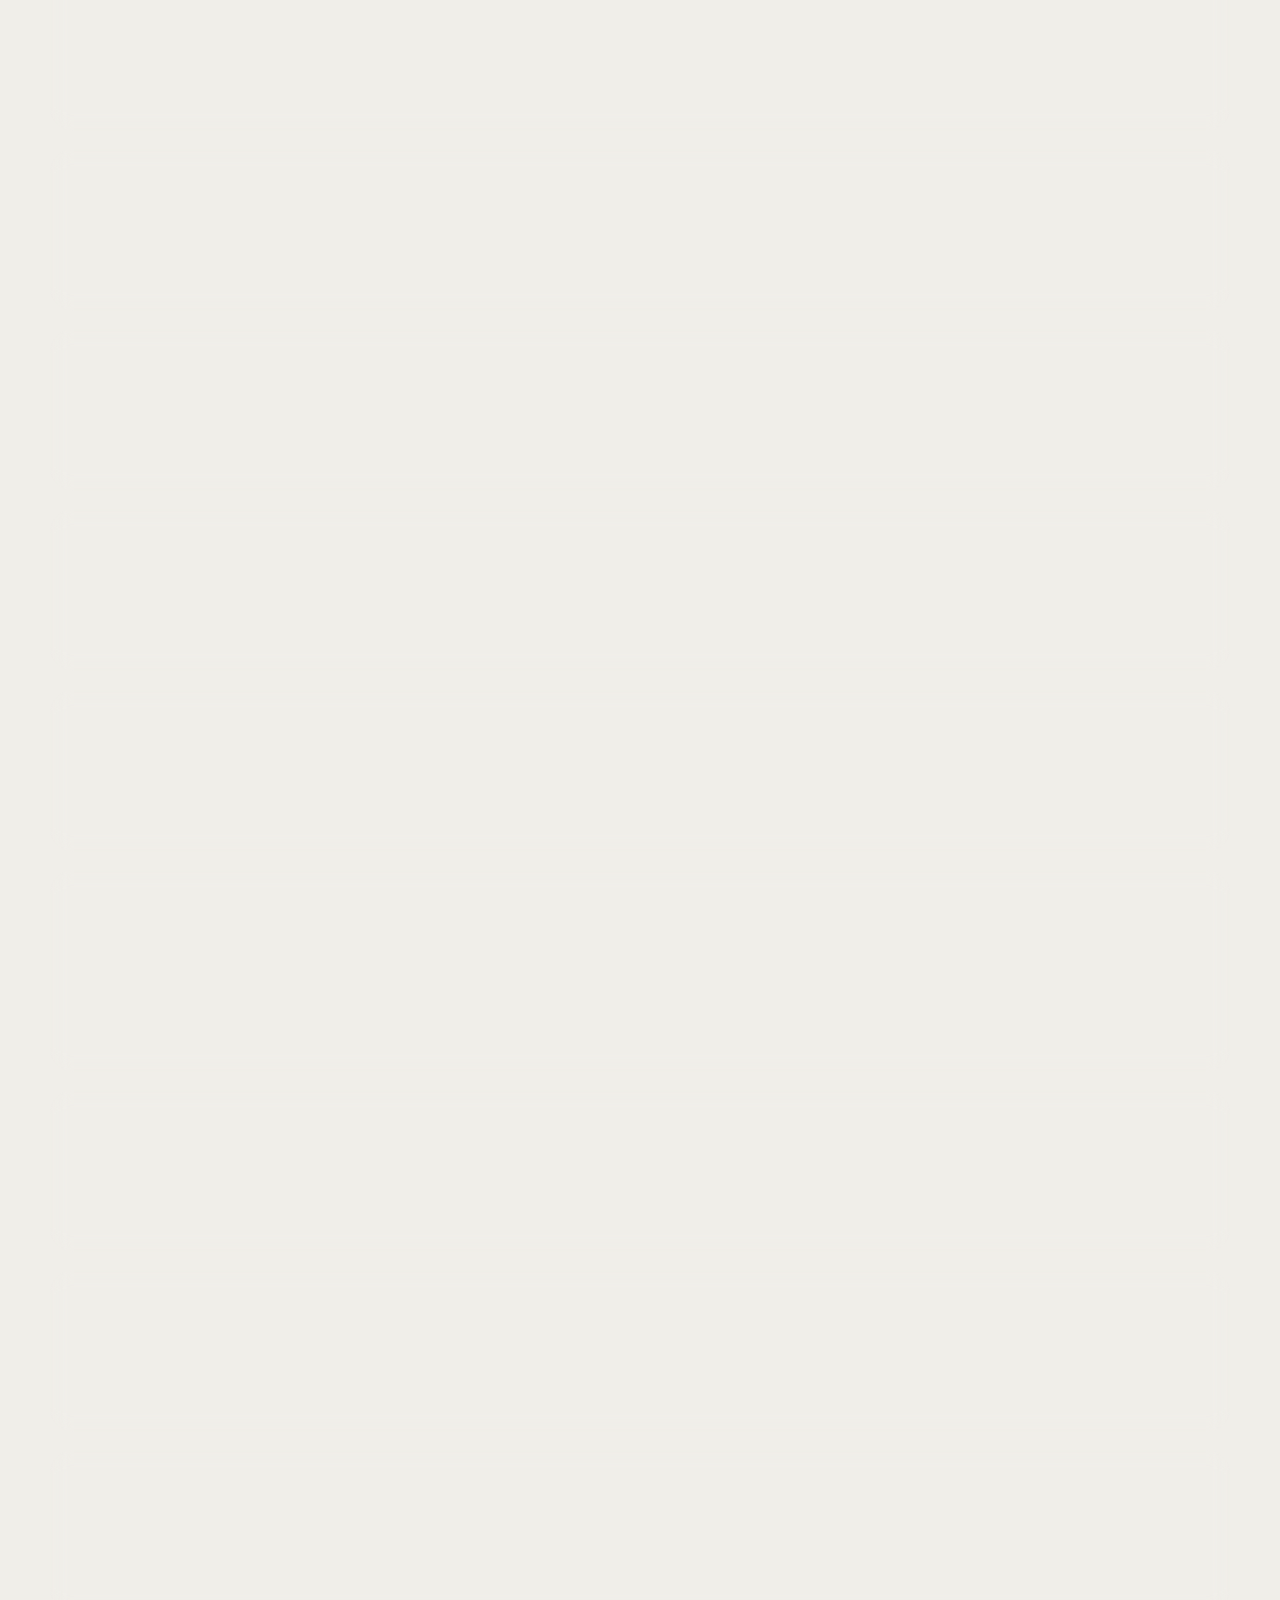
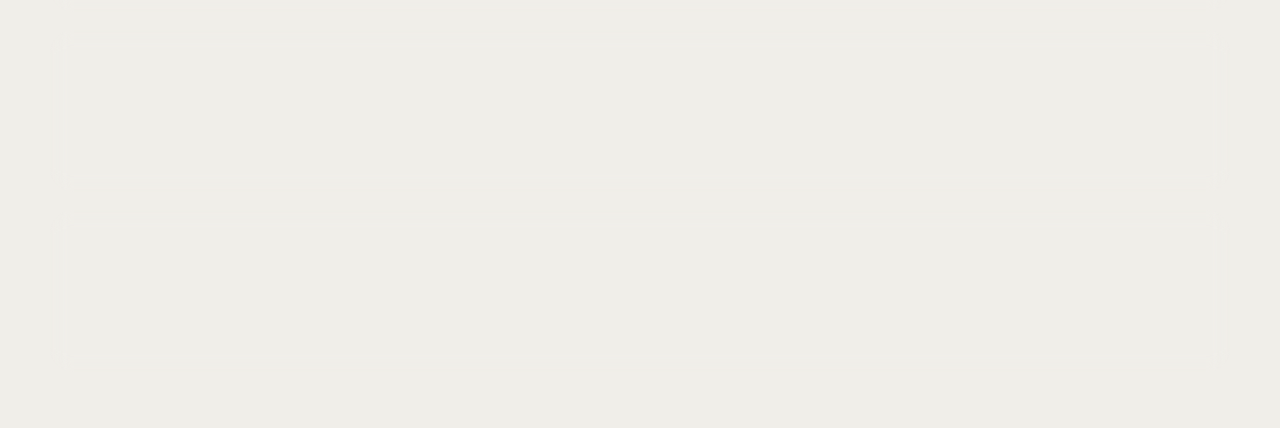
==== commit 1e15637c: "Change risk description field name globally" ====
--- a/docs/index.html
+++ b/docs/index.html
@@ -4,7 +4,7 @@
     <meta charset="UTF-8">
     <meta name="viewport" content="width=device-width, initial-scale=1.0">
     <title>Responsible AI Risk Register</title>
-    <link rel="stylesheet" href="./styles.css?v=59423322b7bf">
+    <link rel="stylesheet" href="./styles.css?v=f4226a7aafa8">
 </head>
 <body>
     <main class="page-shell">
@@ -156,8 +156,8 @@
     </template>
 
     <script>
-        window.REGISTER_ASSET_VERSION = "59423322b7bf";
+        window.REGISTER_ASSET_VERSION = "f4226a7aafa8";
     </script>
-    <script src="./app.js?v=59423322b7bf"></script>
+    <script src="./app.js?v=f4226a7aafa8"></script>
 </body>
 </html>
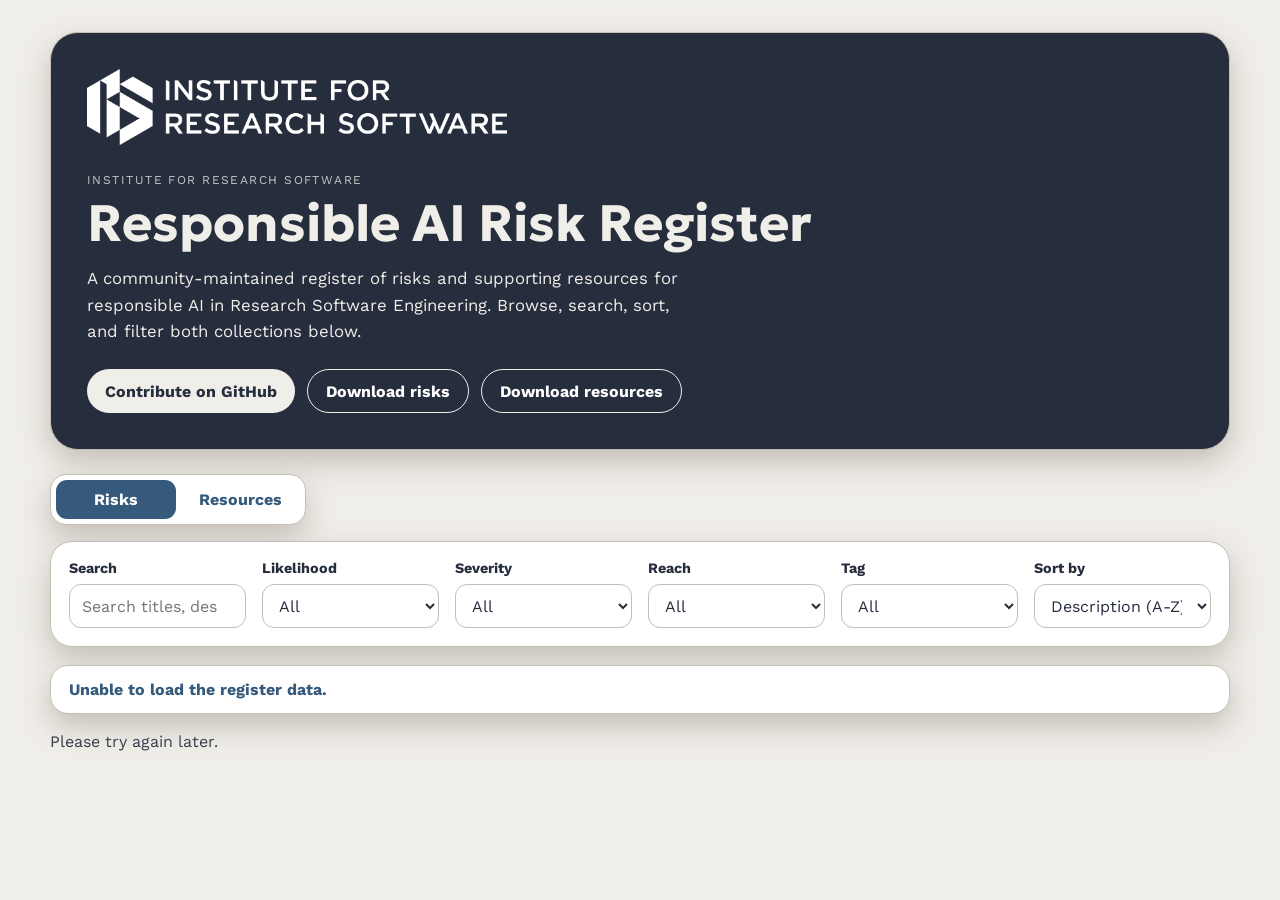
==== commit 596614df: "Merge remote-tracking branch 'upstream/main'" ====
--- a/docs/index.html
+++ b/docs/index.html
@@ -4,7 +4,7 @@
     <meta charset="UTF-8">
     <meta name="viewport" content="width=device-width, initial-scale=1.0">
     <title>Responsible AI Risk Register</title>
-    <link rel="stylesheet" href="./styles.css?v=f4226a7aafa8">
+    <link rel="stylesheet" href="./styles.css?v=59423322b7bf">
 </head>
 <body>
     <main class="page-shell">
@@ -156,8 +156,8 @@
     </template>
 
     <script>
-        window.REGISTER_ASSET_VERSION = "f4226a7aafa8";
+        window.REGISTER_ASSET_VERSION = "59423322b7bf";
     </script>
-    <script src="./app.js?v=f4226a7aafa8"></script>
+    <script src="./app.js?v=59423322b7bf"></script>
 </body>
 </html>
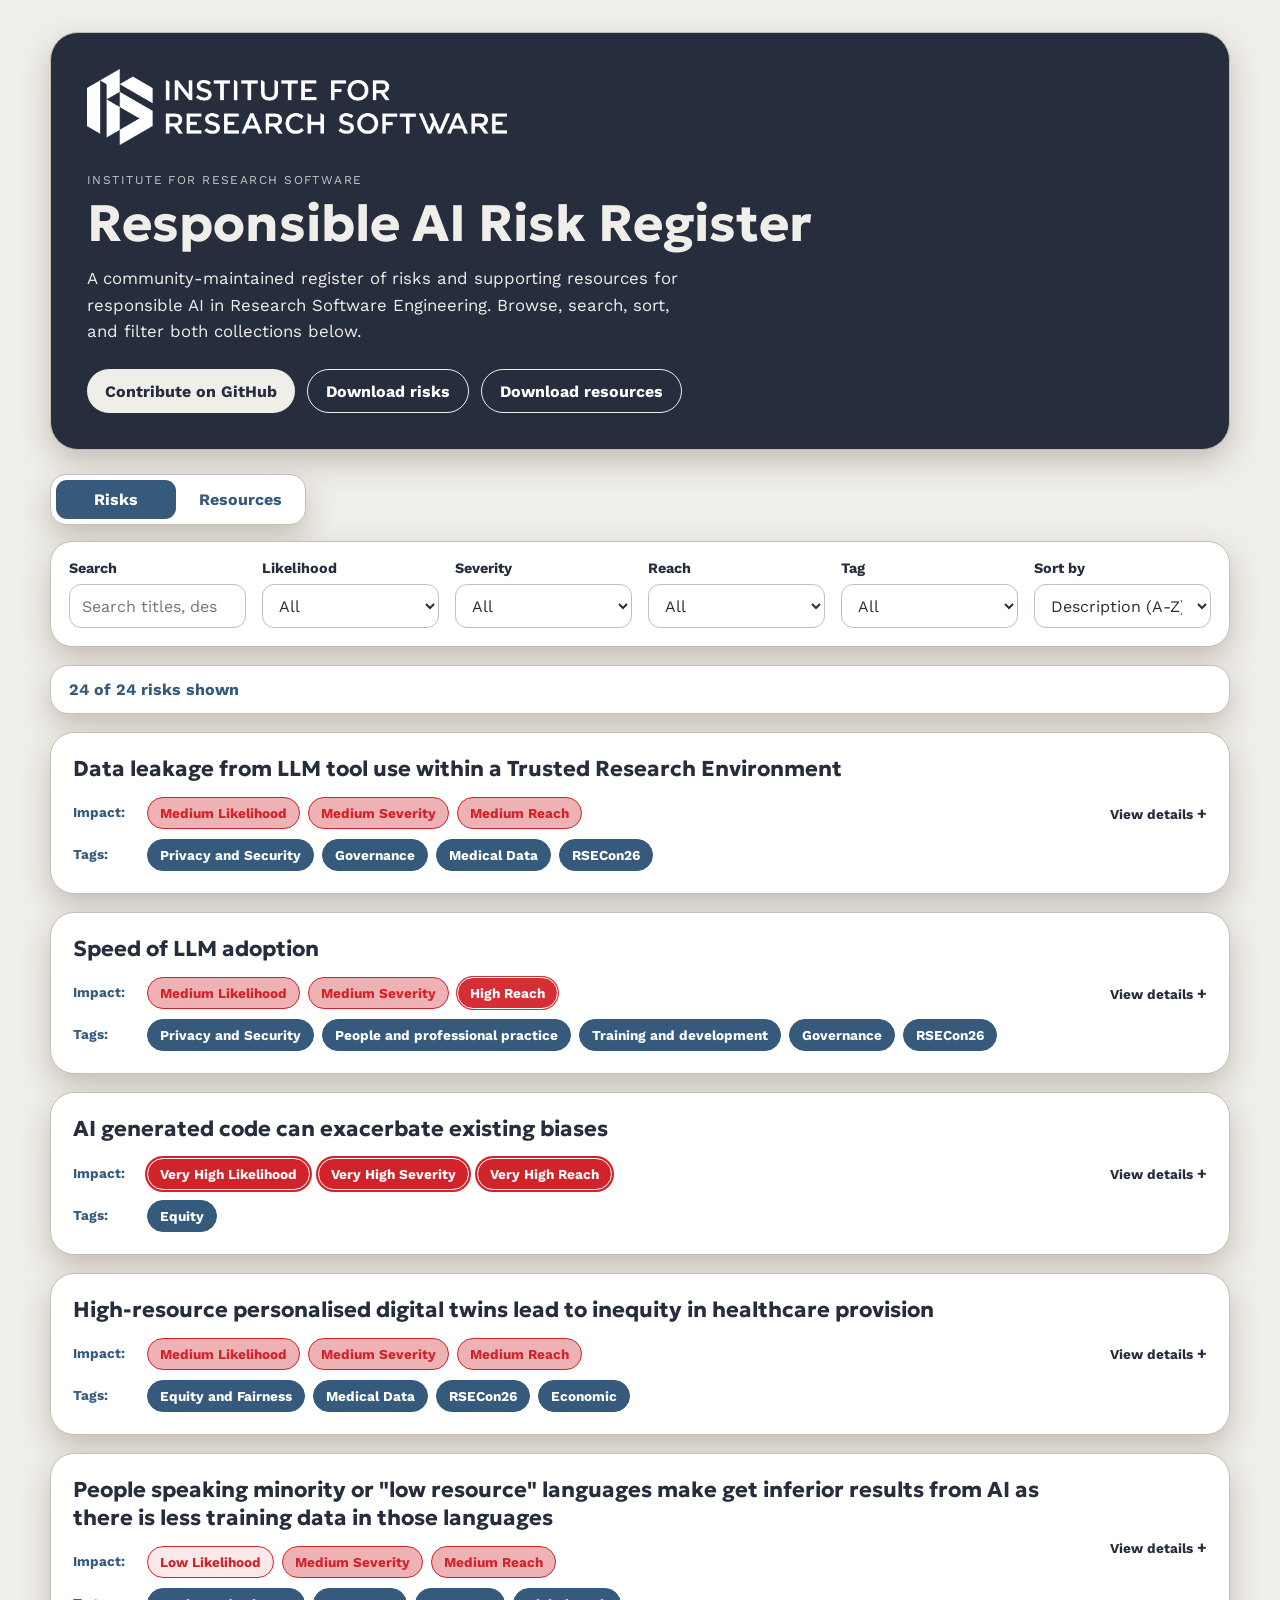
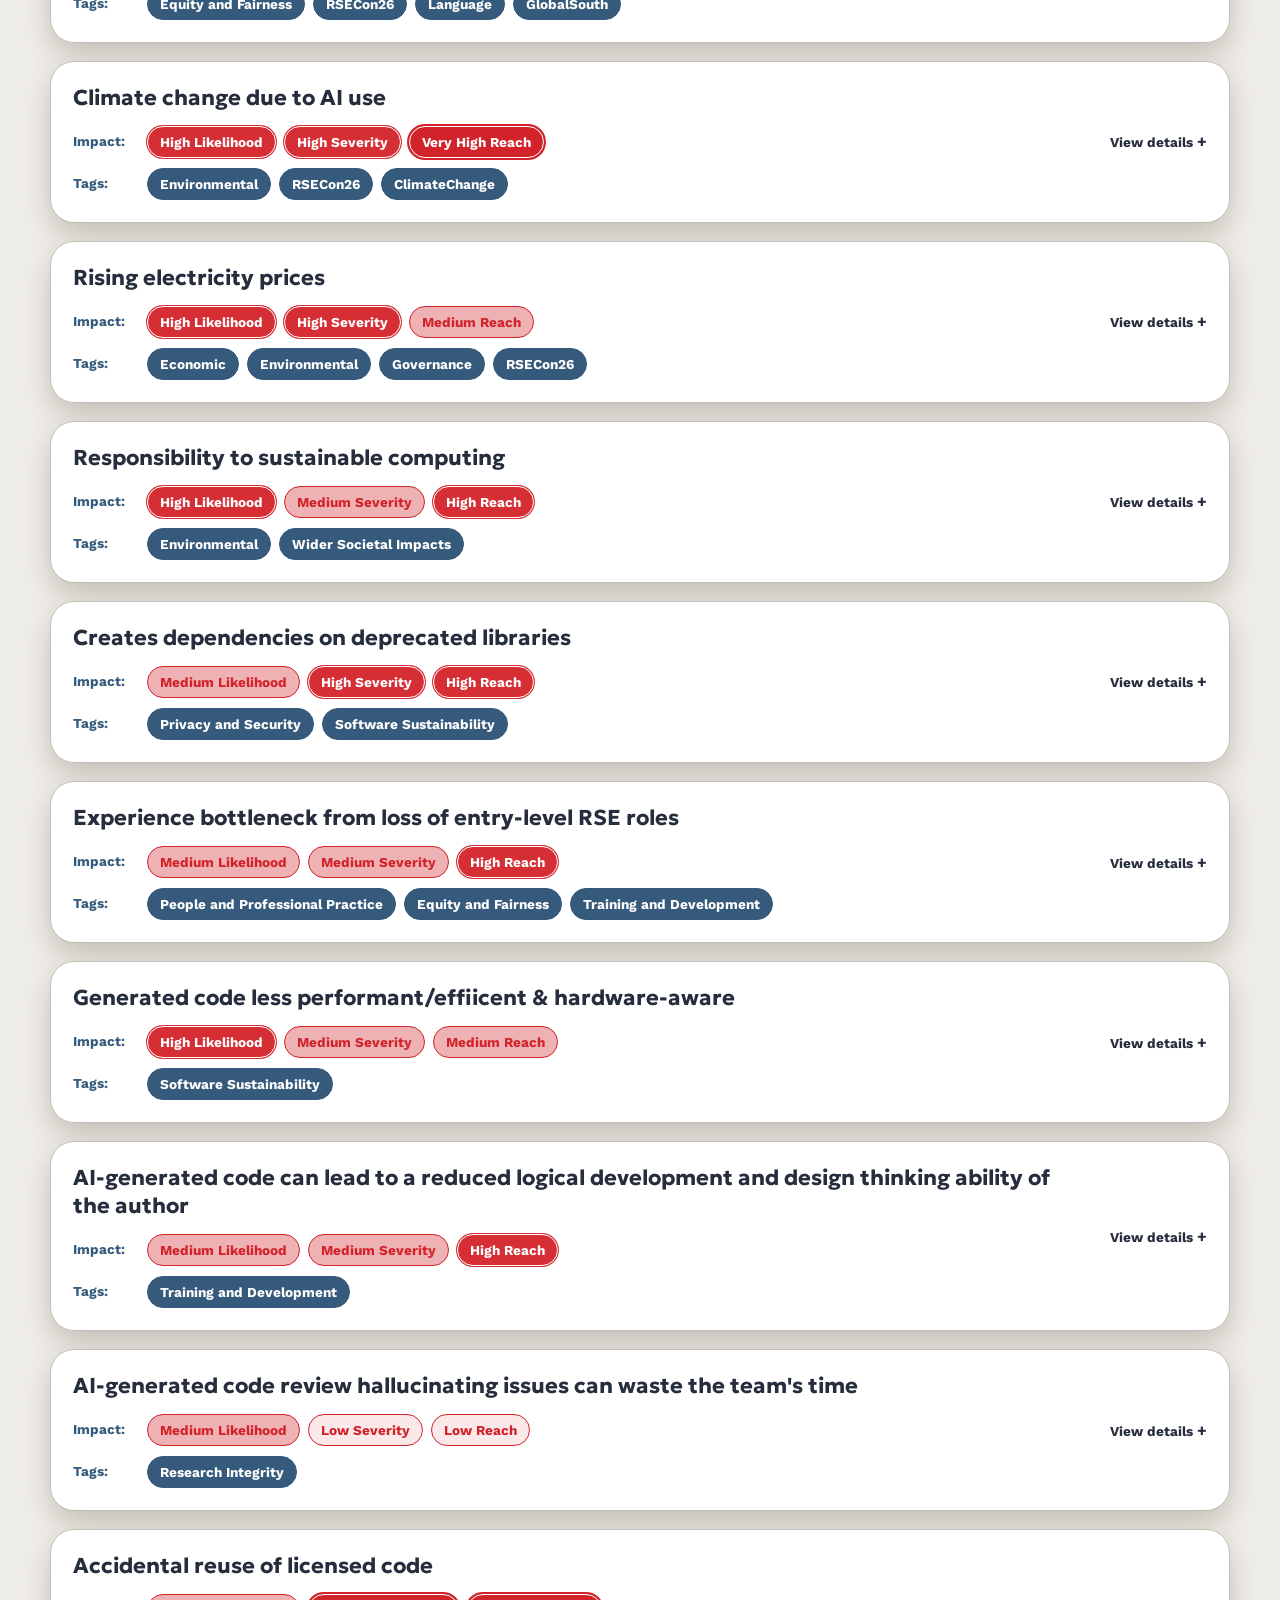
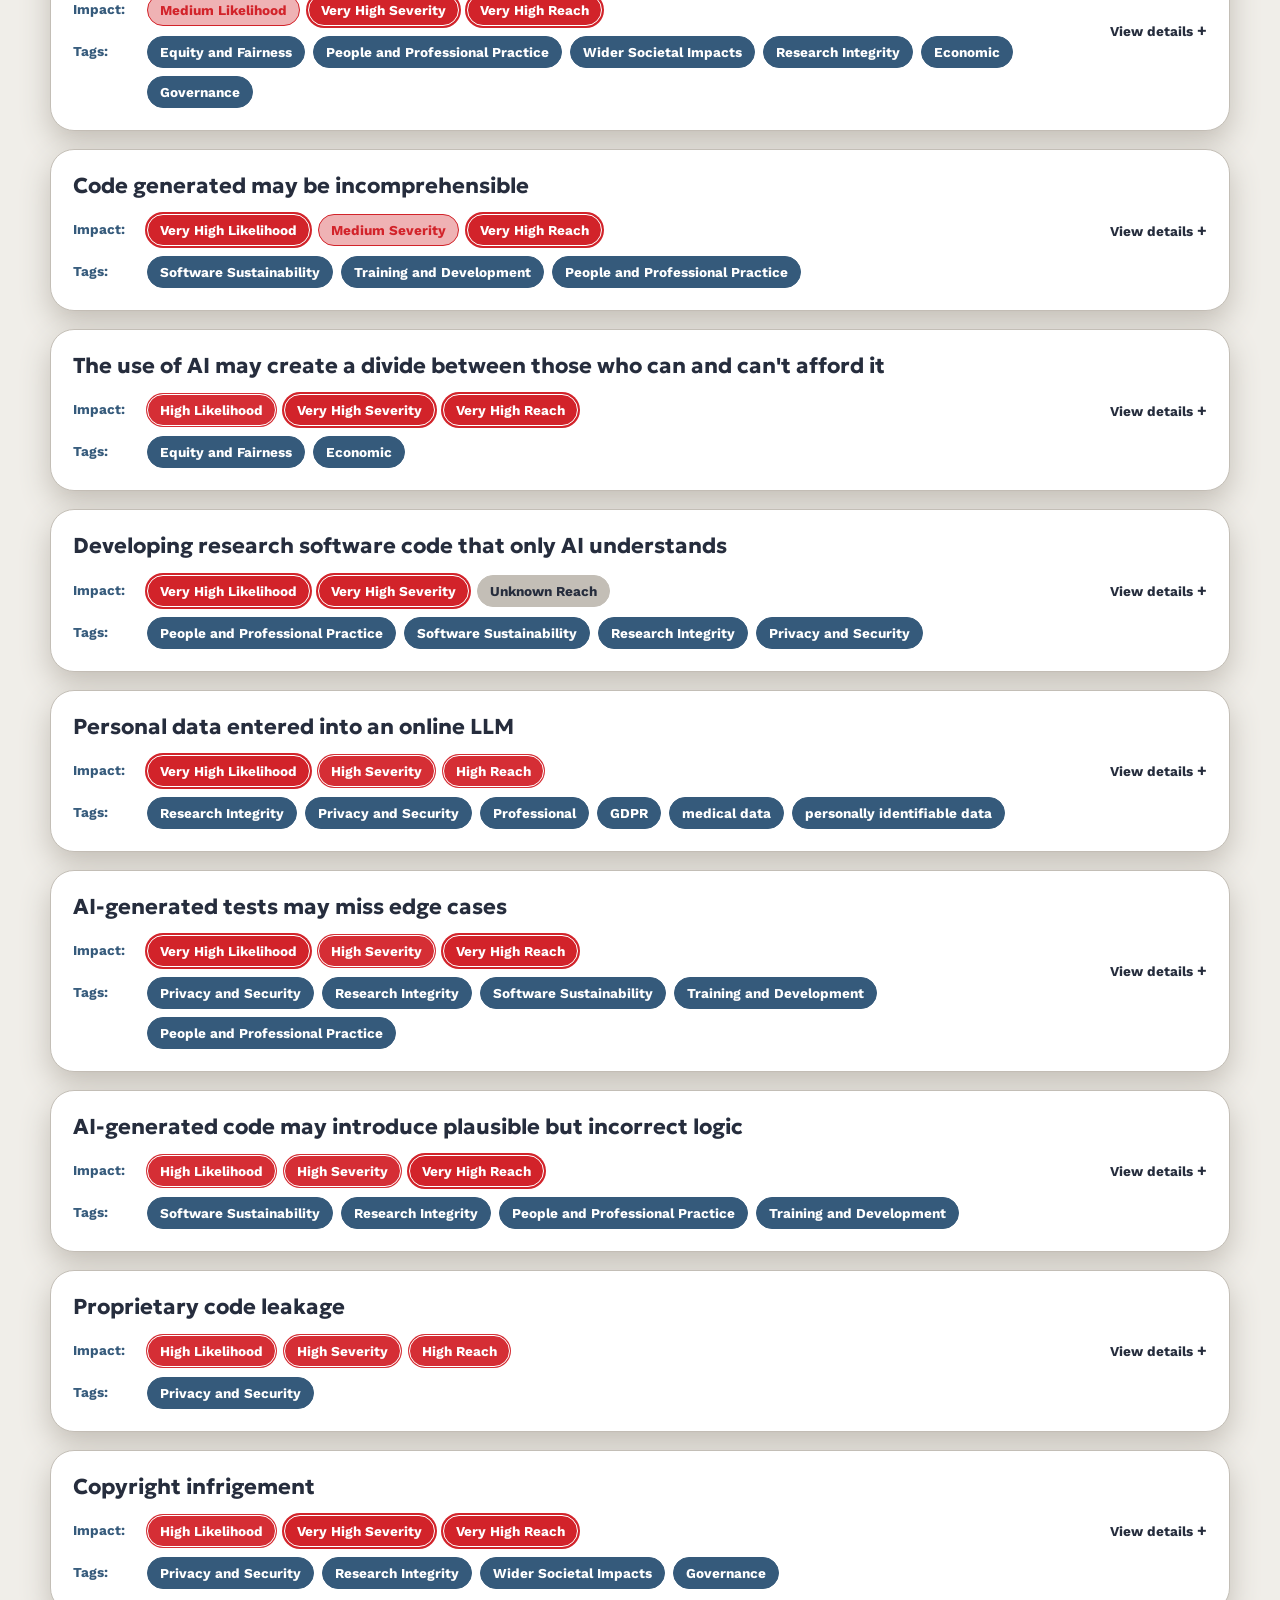
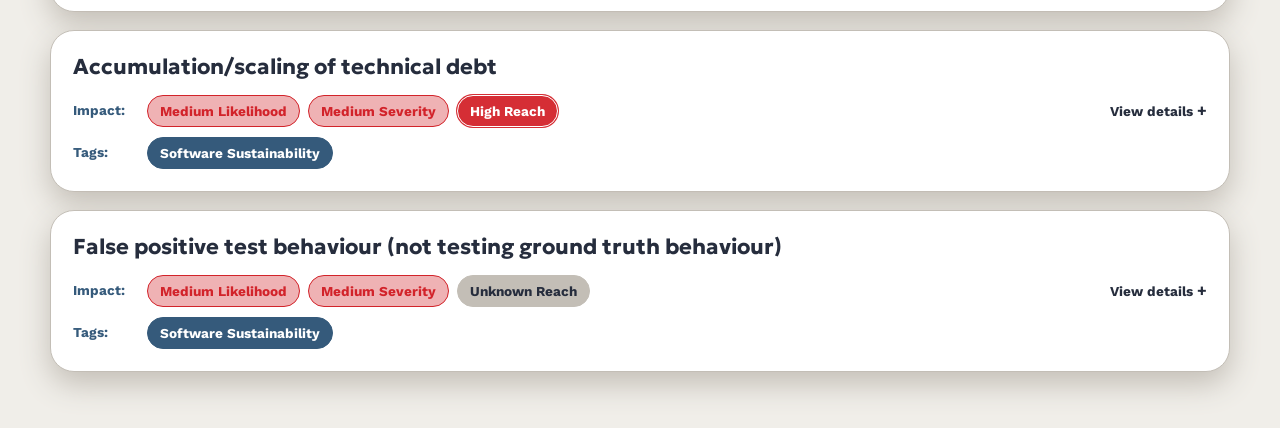
==== commit 77c69490: "Merge branch 'change-globally'" ====
--- a/docs/index.html
+++ b/docs/index.html
@@ -4,7 +4,7 @@
     <meta charset="UTF-8">
     <meta name="viewport" content="width=device-width, initial-scale=1.0">
     <title>Responsible AI Risk Register</title>
-    <link rel="stylesheet" href="./styles.css?v=59423322b7bf">
+    <link rel="stylesheet" href="./styles.css?v=f4226a7aafa8">
 </head>
 <body>
     <main class="page-shell">
@@ -156,8 +156,8 @@
     </template>
 
     <script>
-        window.REGISTER_ASSET_VERSION = "59423322b7bf";
+        window.REGISTER_ASSET_VERSION = "f4226a7aafa8";
     </script>
-    <script src="./app.js?v=59423322b7bf"></script>
+    <script src="./app.js?v=f4226a7aafa8"></script>
 </body>
 </html>
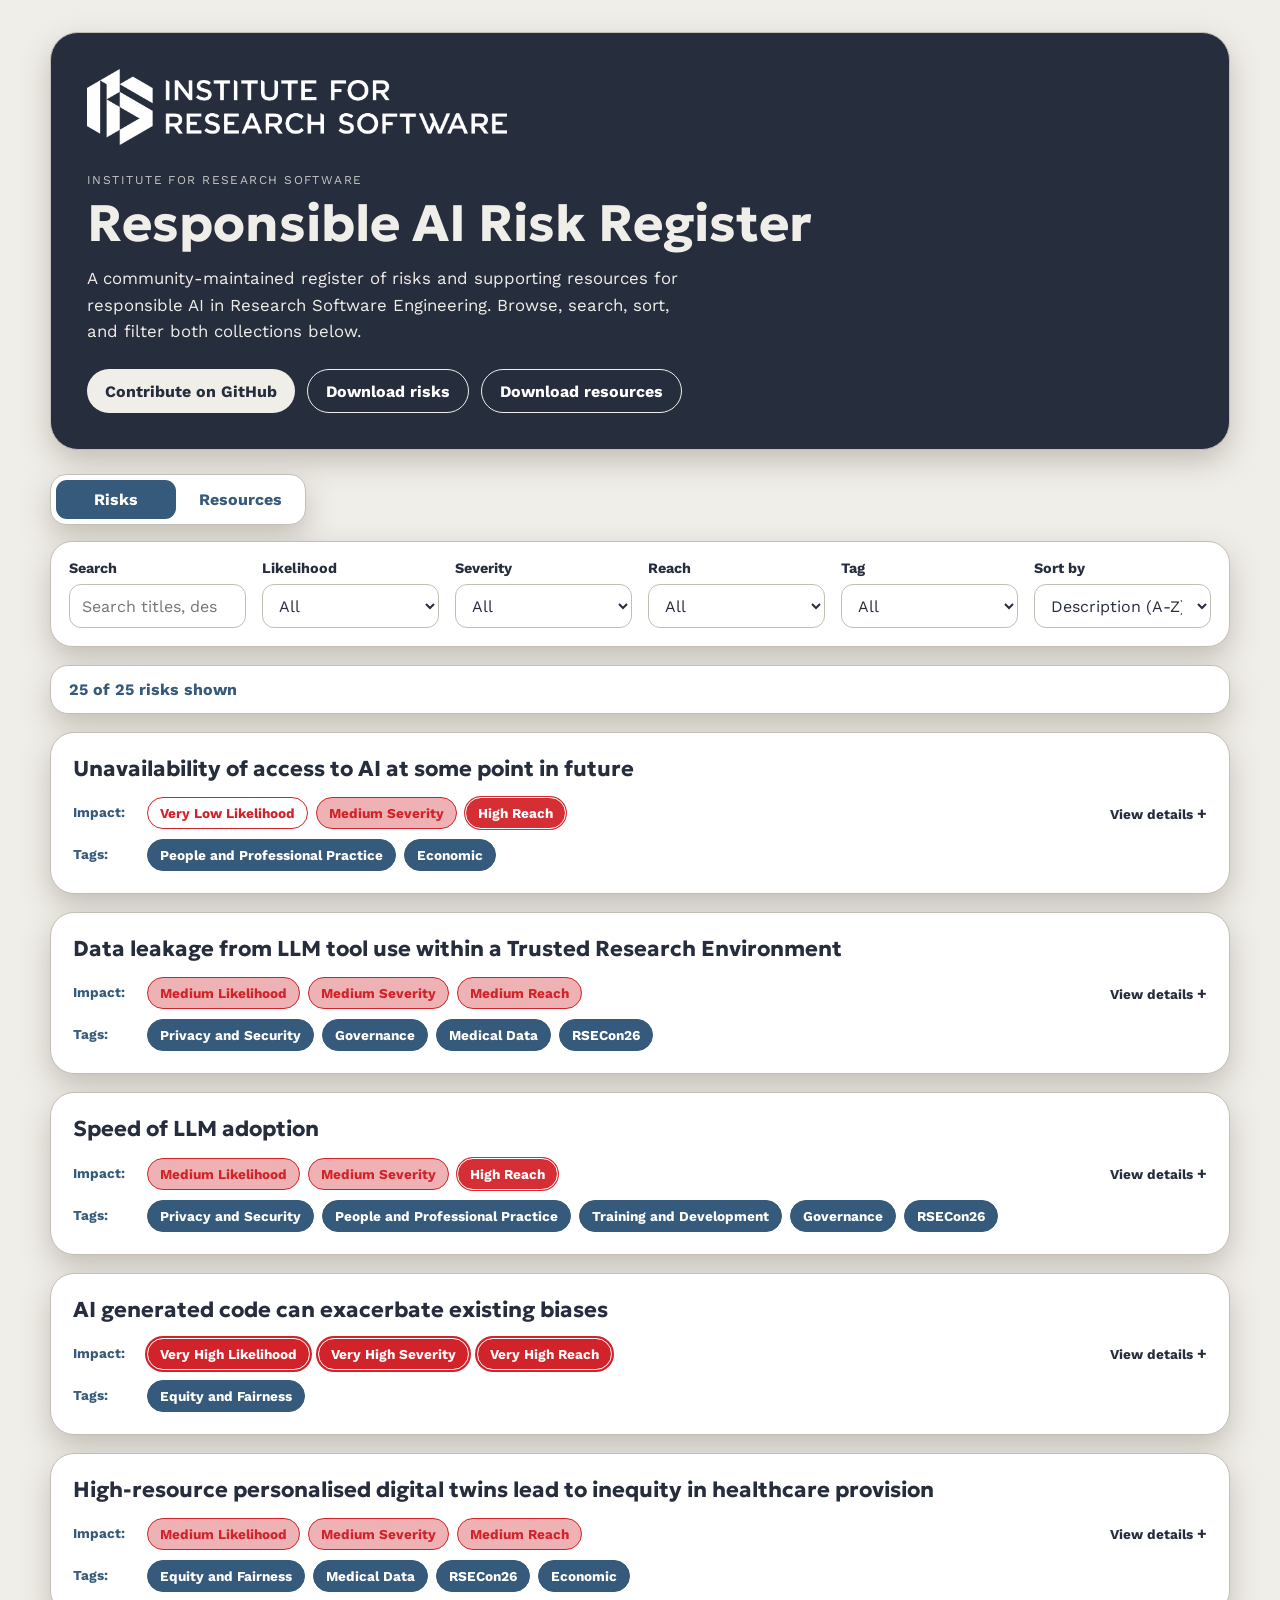
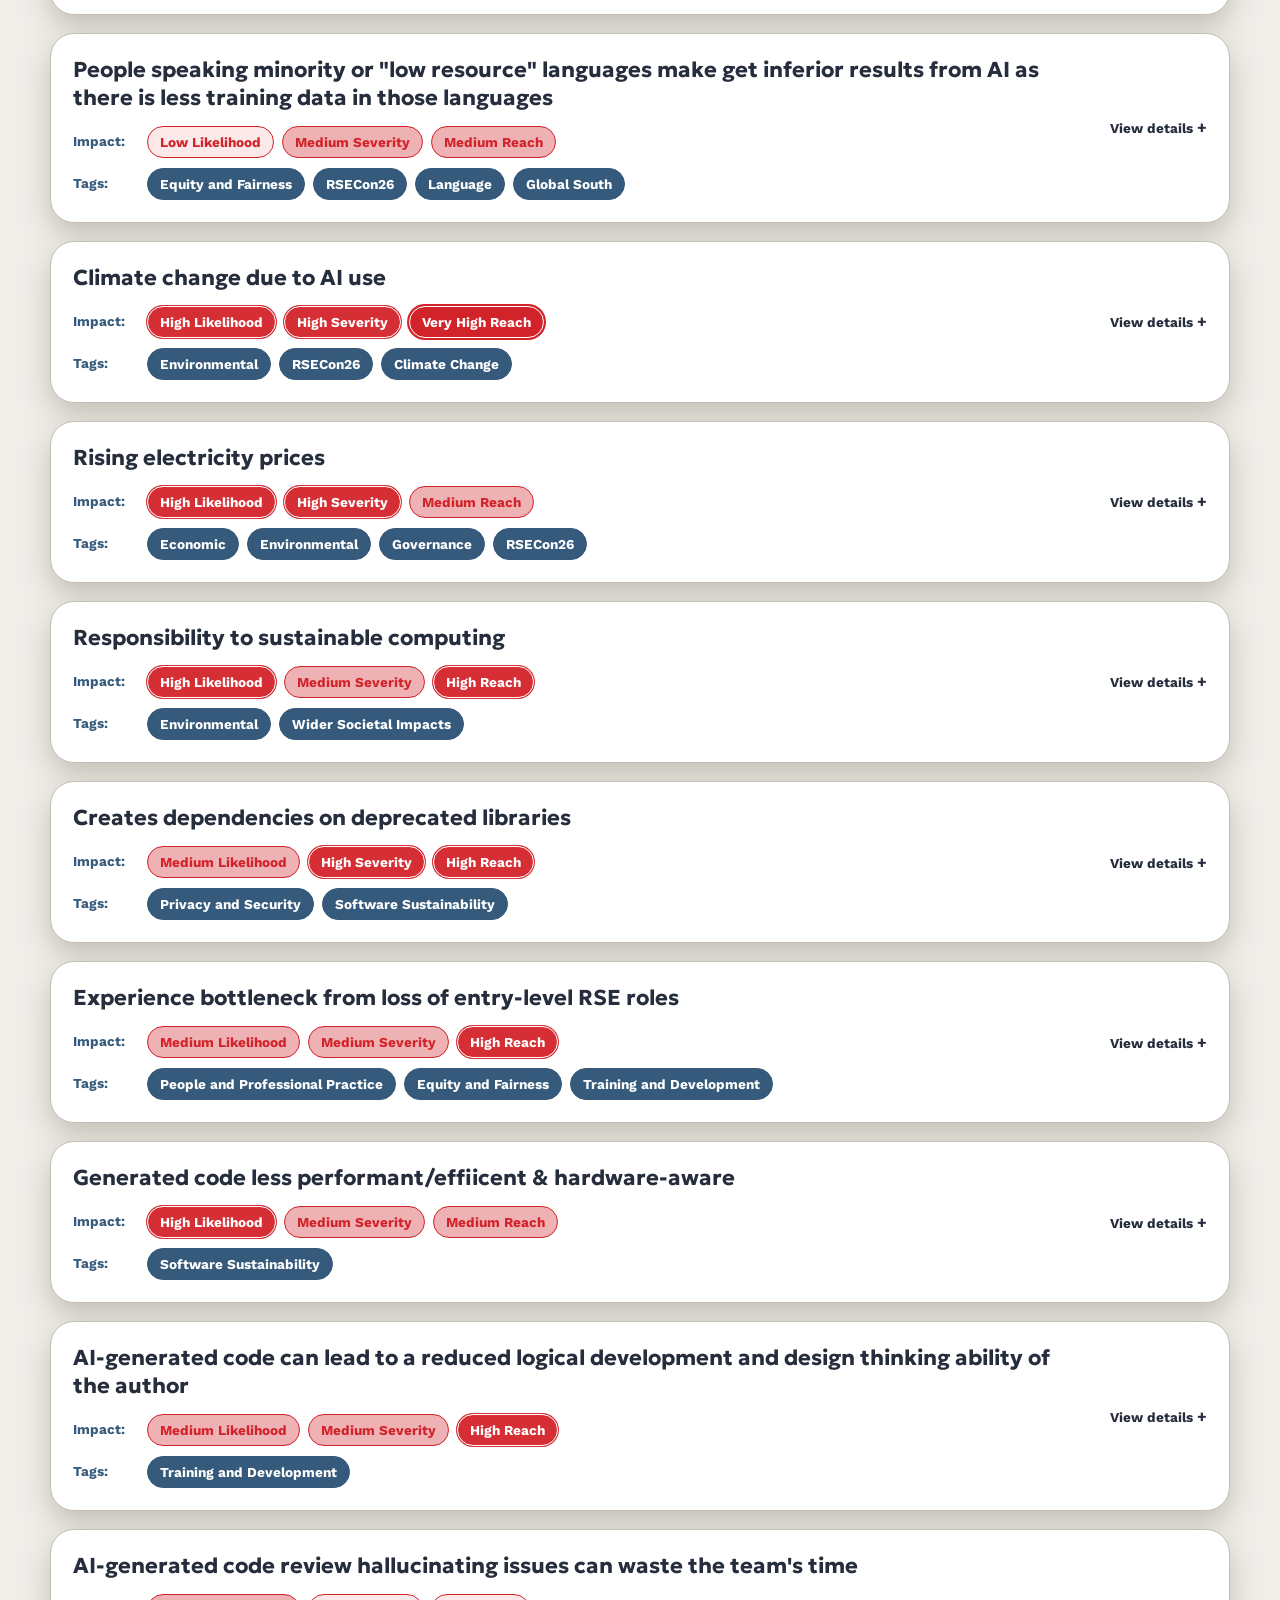
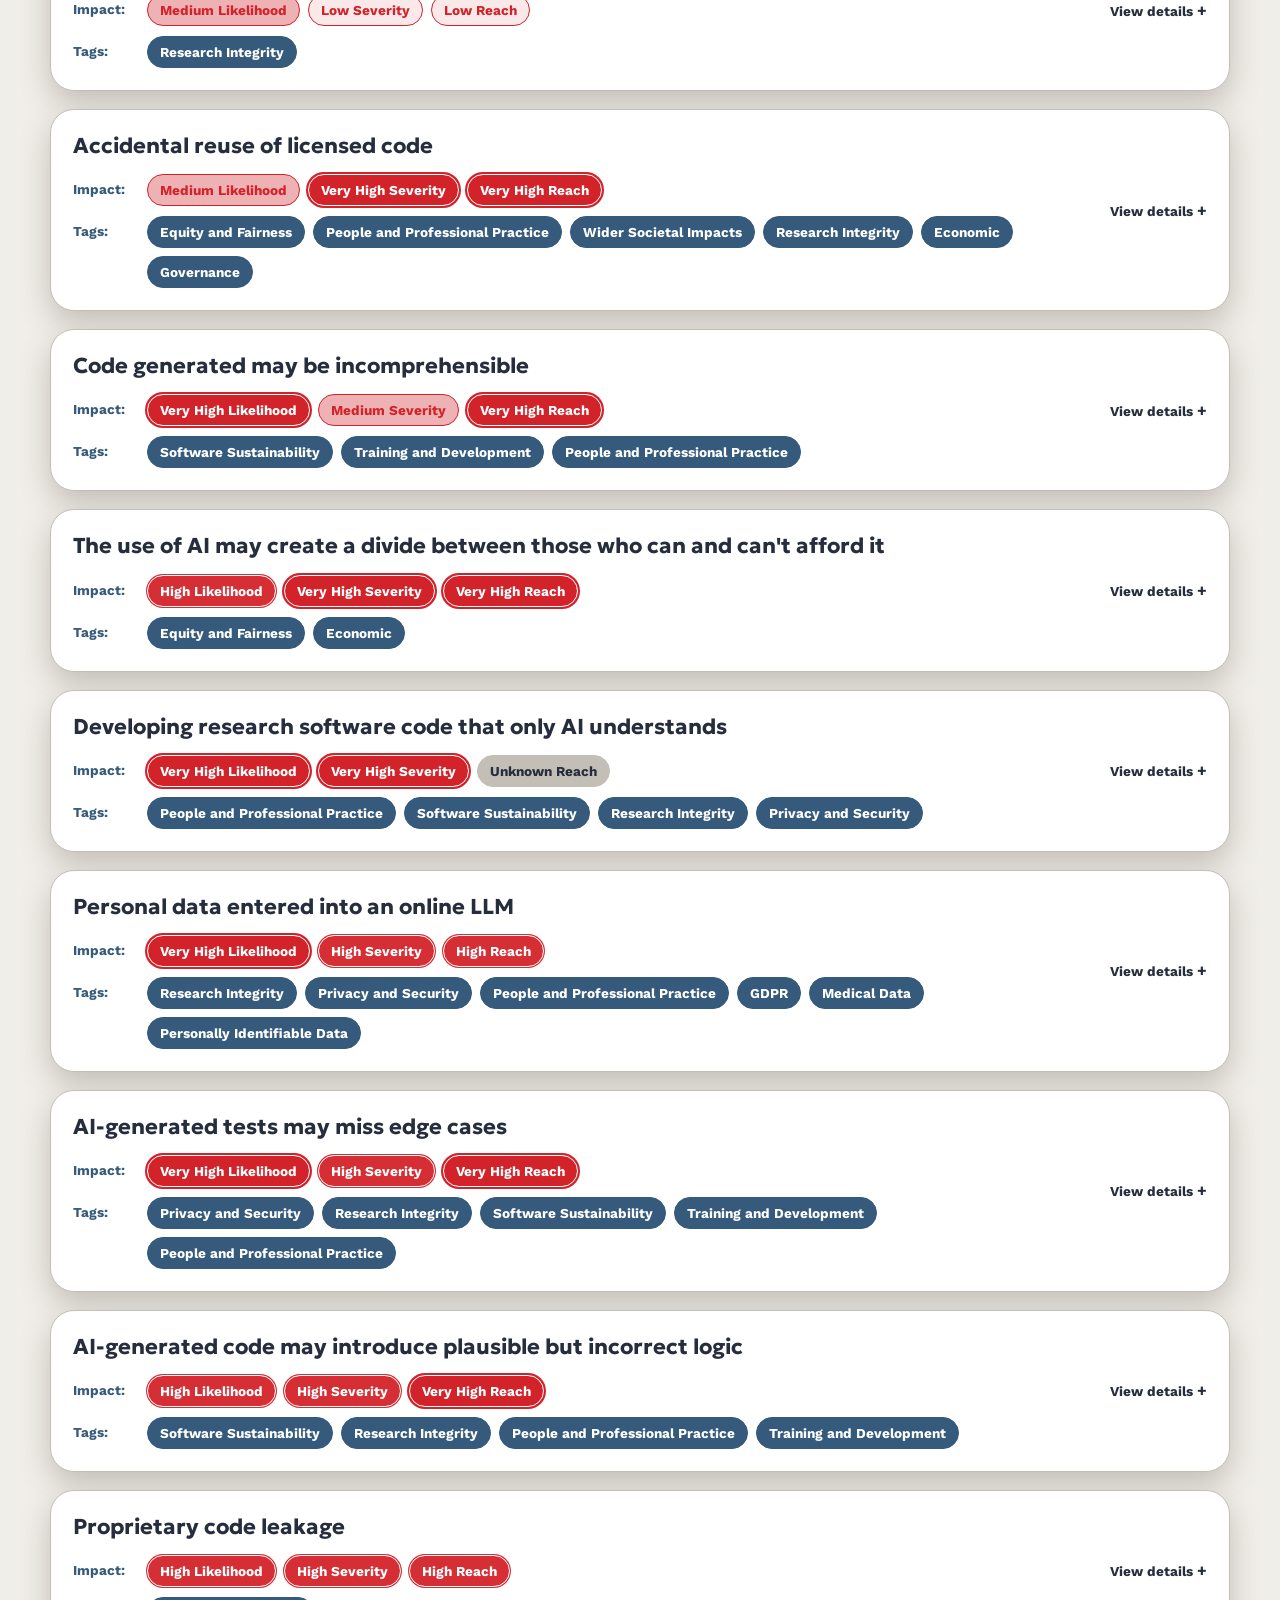
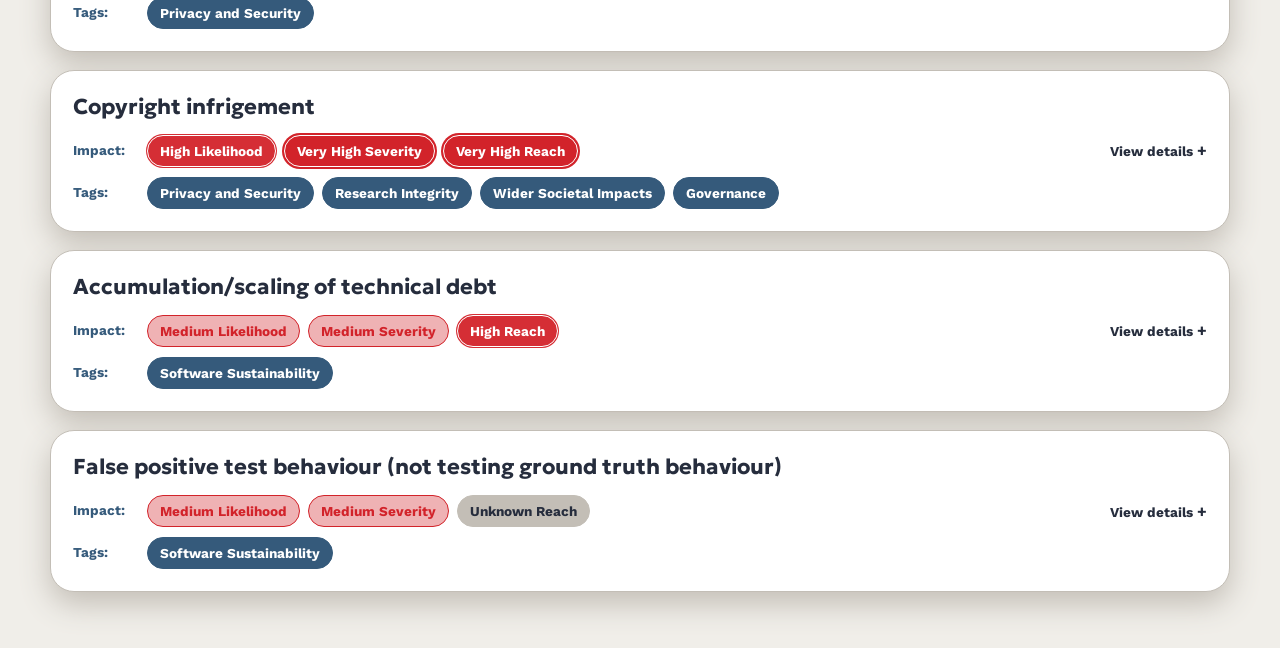
==== commit 2cc4c034: "Normalised risk tags" ====
--- a/docs/index.html
+++ b/docs/index.html
@@ -4,7 +4,7 @@
     <meta charset="UTF-8">
     <meta name="viewport" content="width=device-width, initial-scale=1.0">
     <title>Responsible AI Risk Register</title>
-    <link rel="stylesheet" href="./styles.css?v=f4226a7aafa8">
+    <link rel="stylesheet" href="./styles.css?v=0ba26146bbe0">
 </head>
 <body>
     <main class="page-shell">
@@ -156,8 +156,8 @@
     </template>
 
     <script>
-        window.REGISTER_ASSET_VERSION = "f4226a7aafa8";
+        window.REGISTER_ASSET_VERSION = "0ba26146bbe0";
     </script>
-    <script src="./app.js?v=f4226a7aafa8"></script>
+    <script src="./app.js?v=0ba26146bbe0"></script>
 </body>
 </html>
